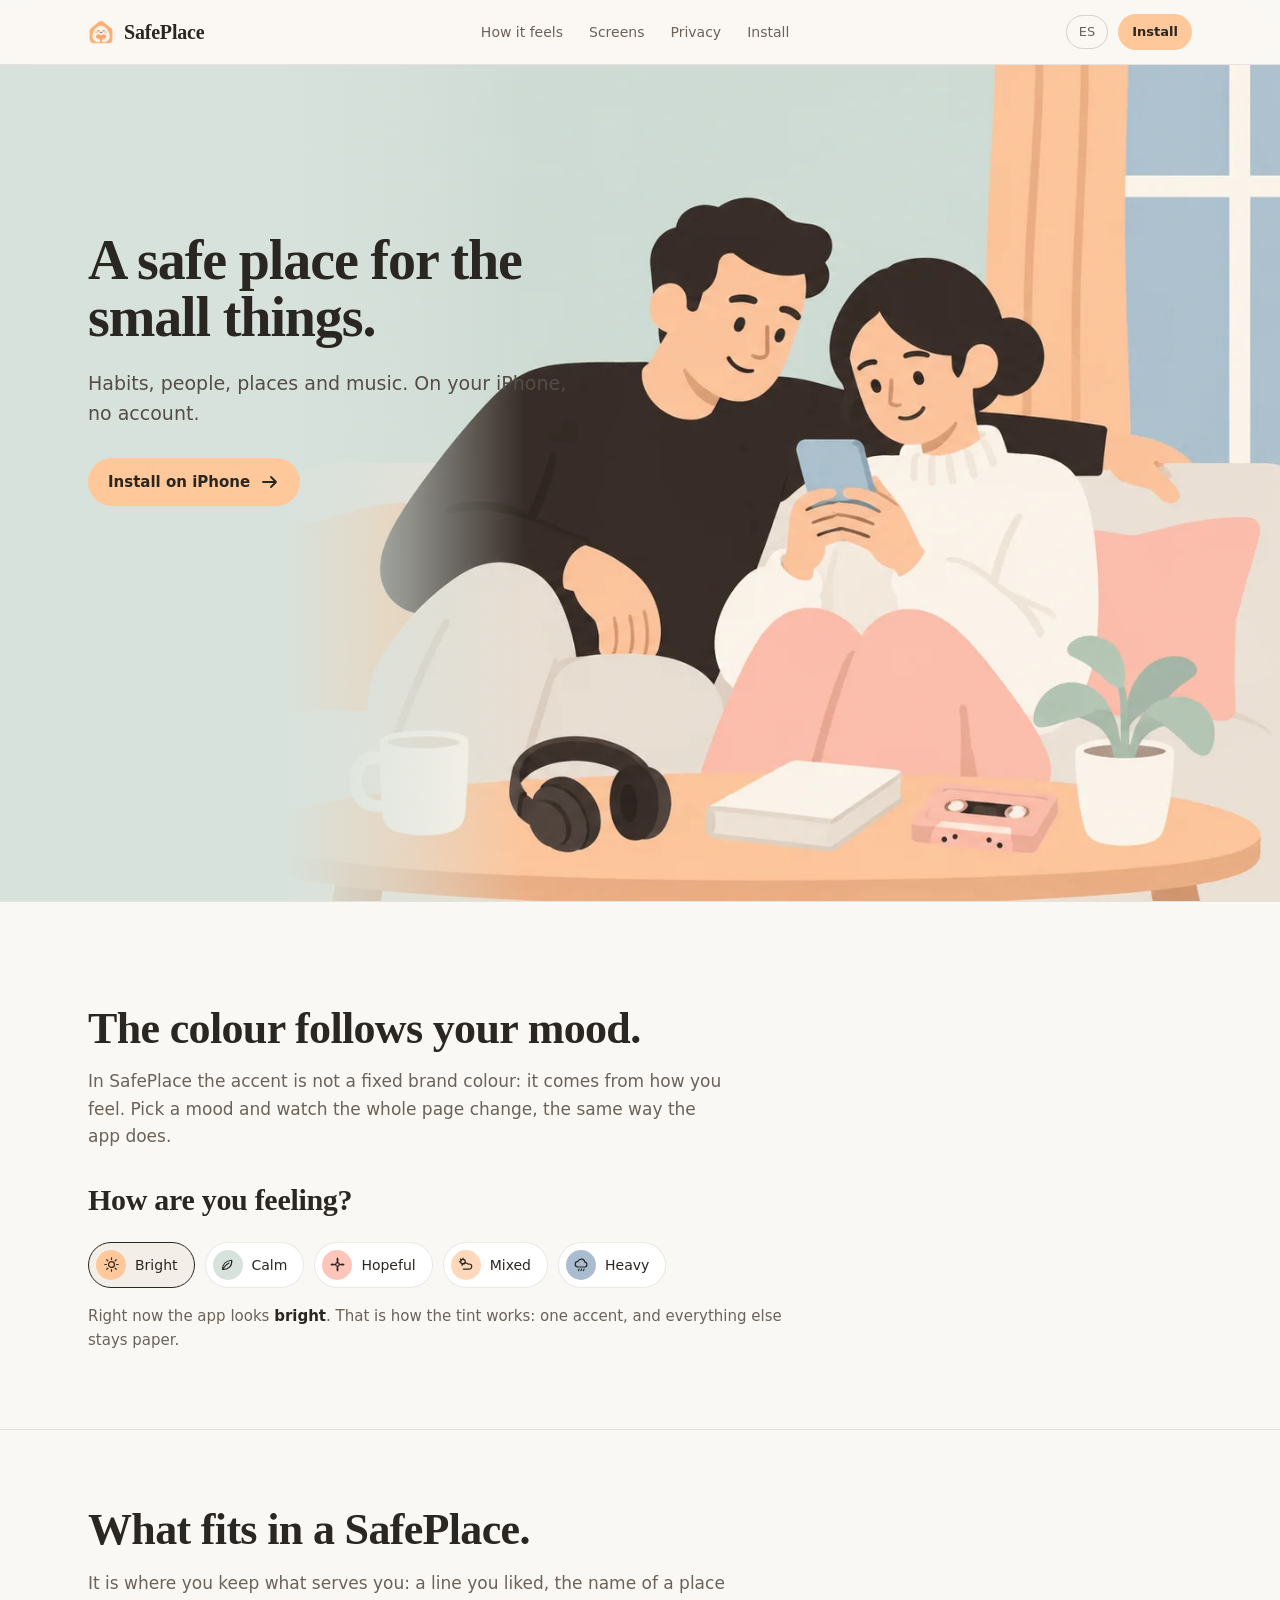
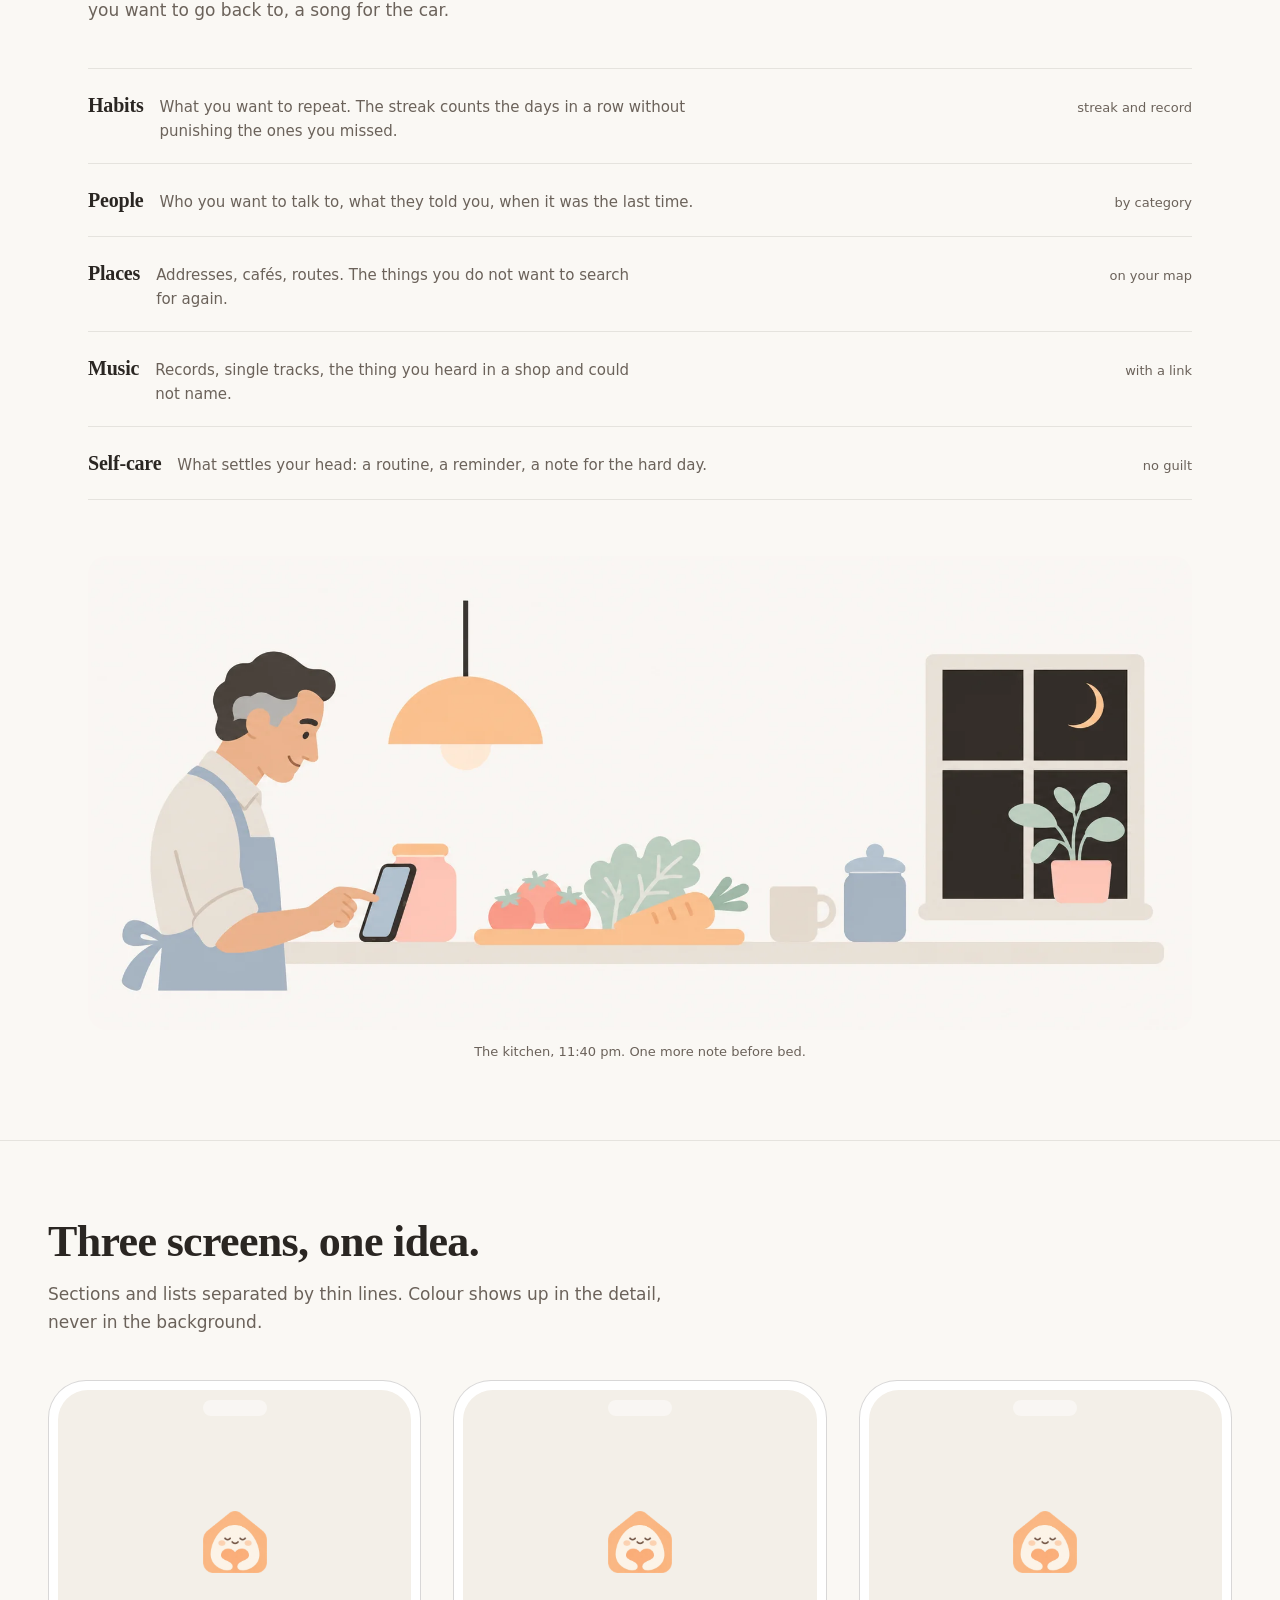
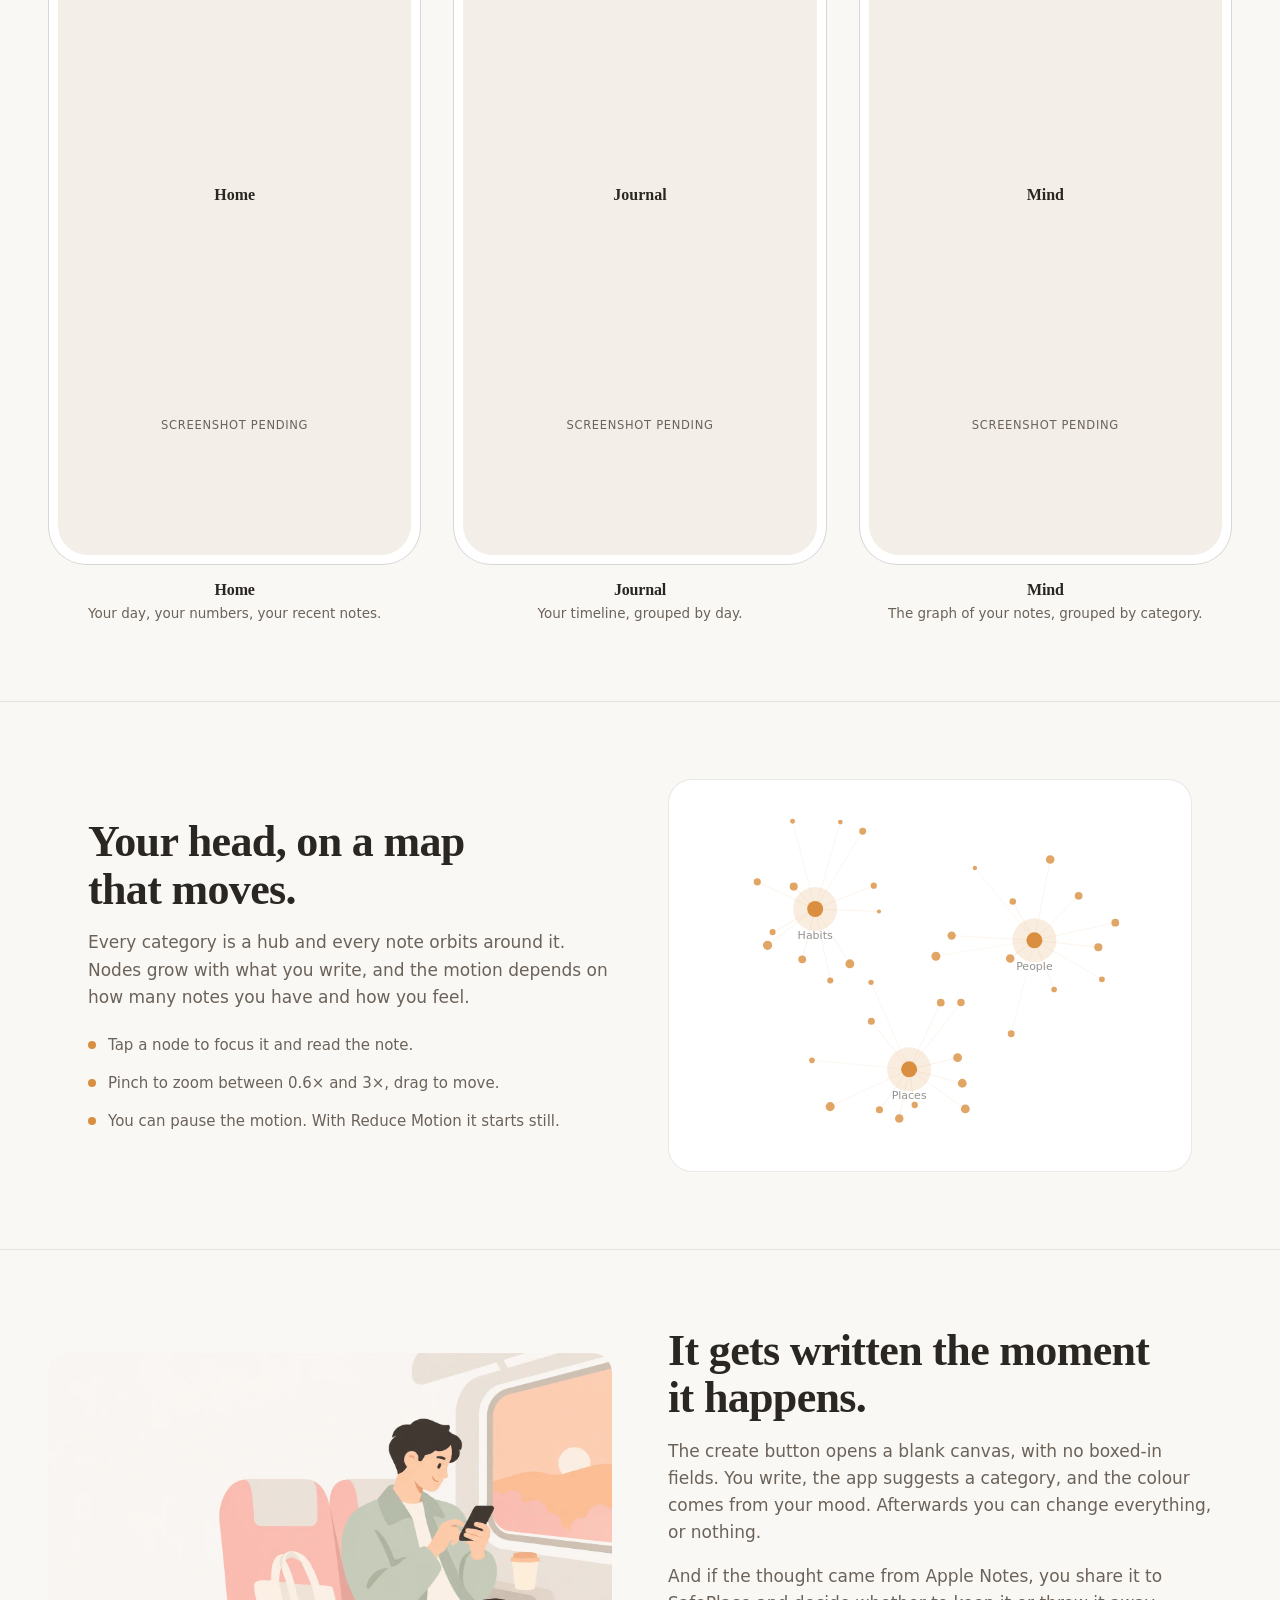
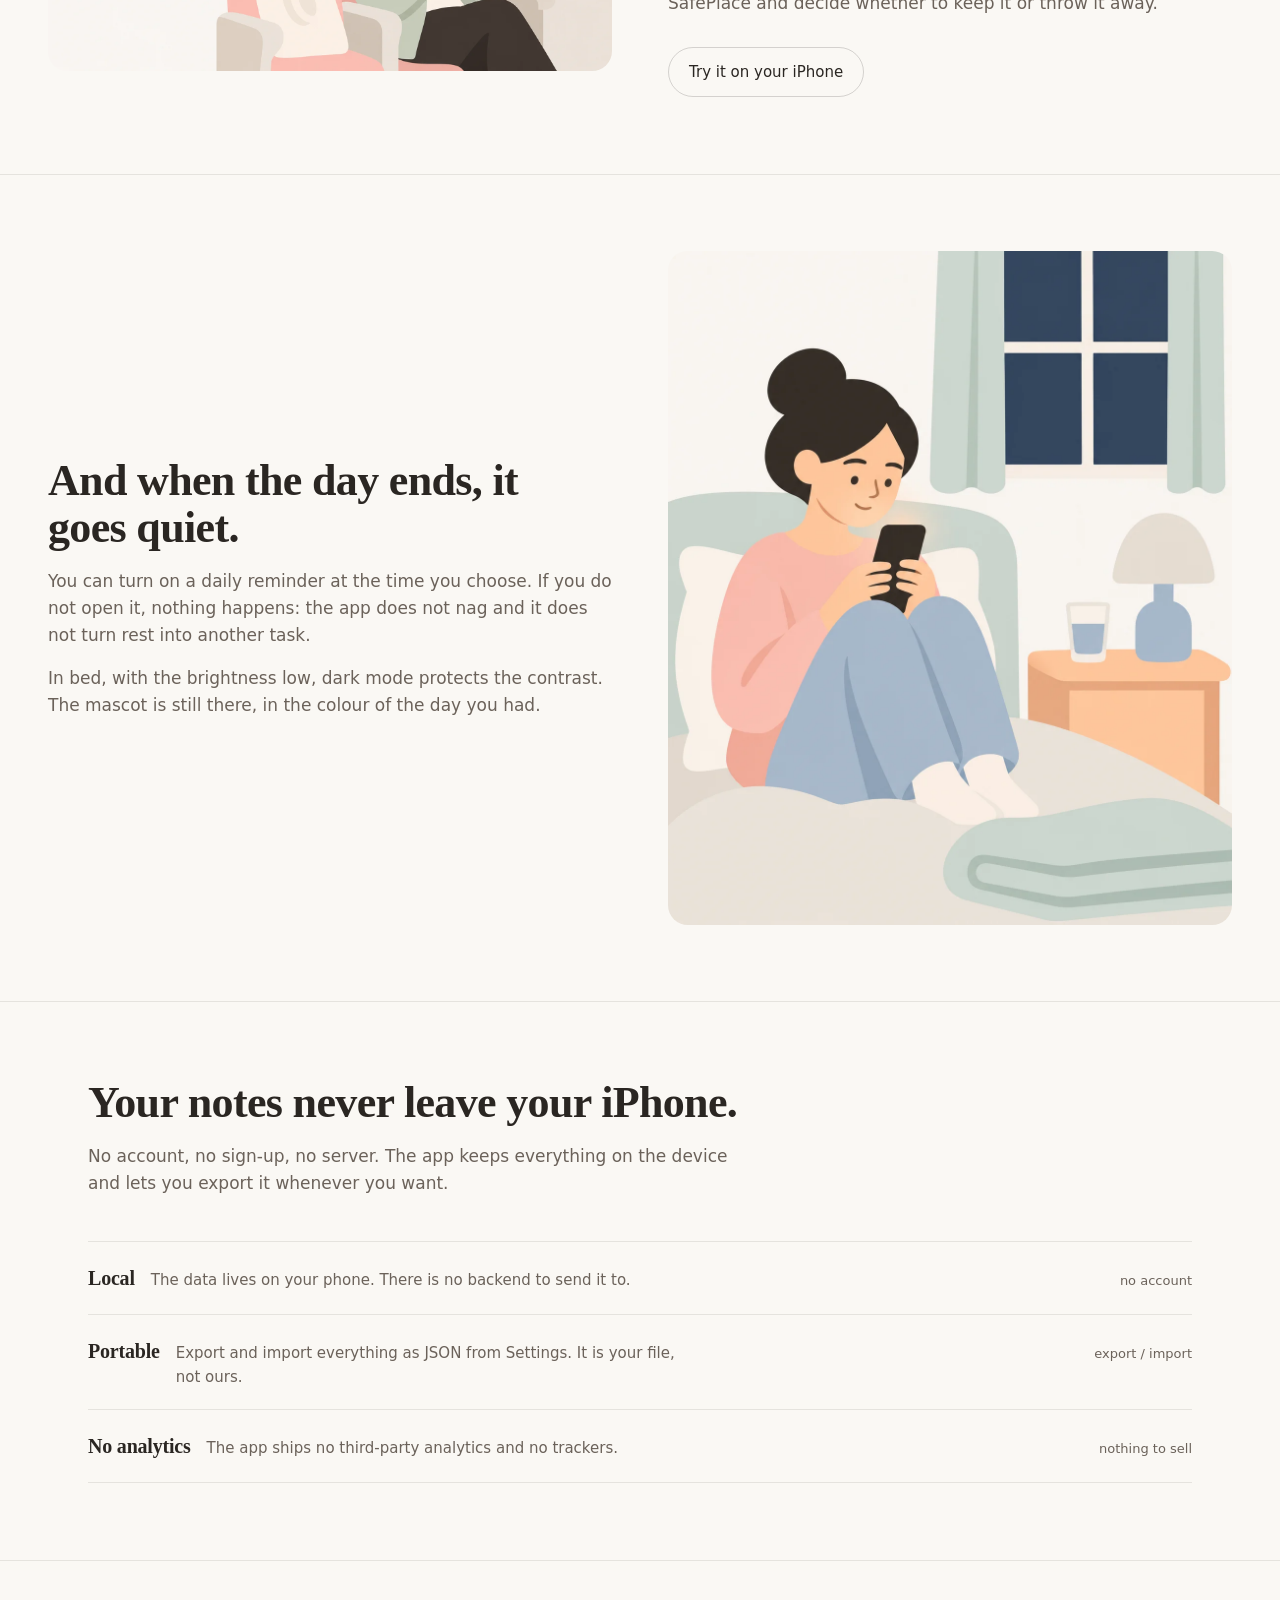
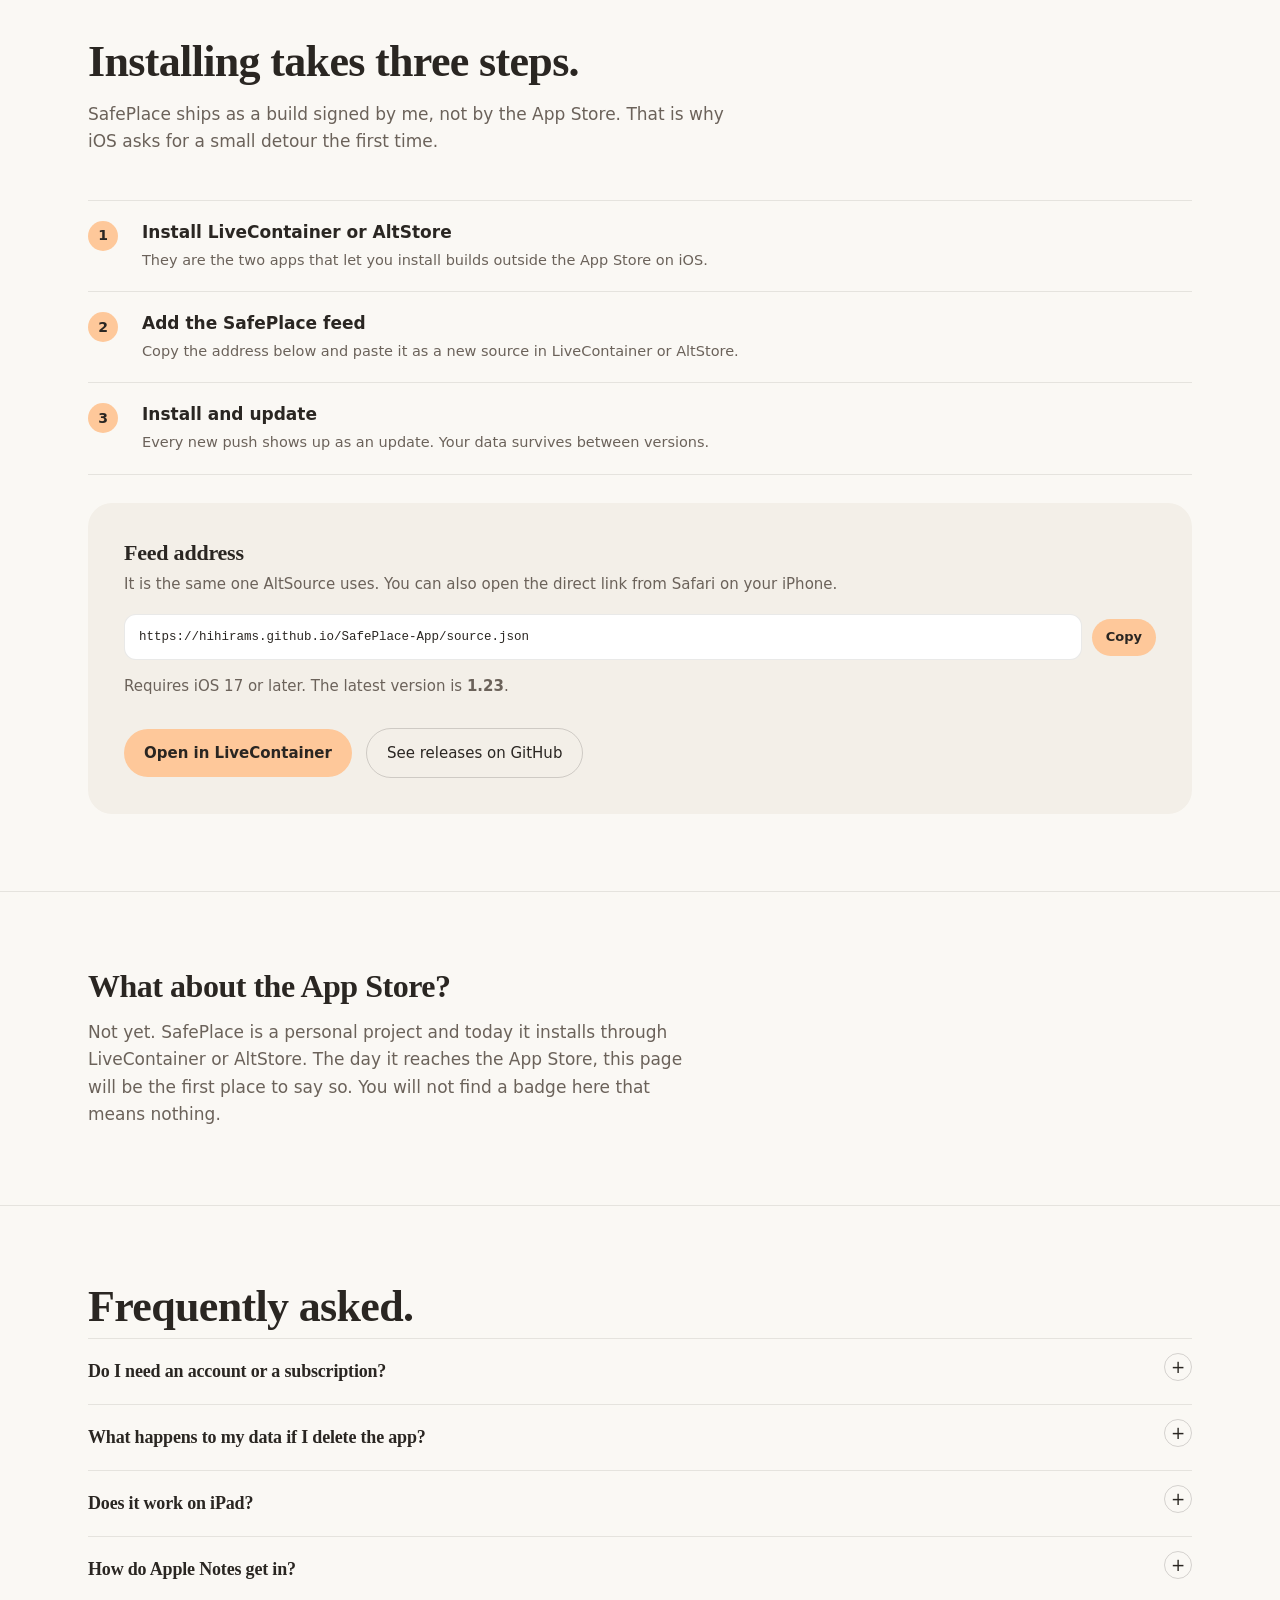
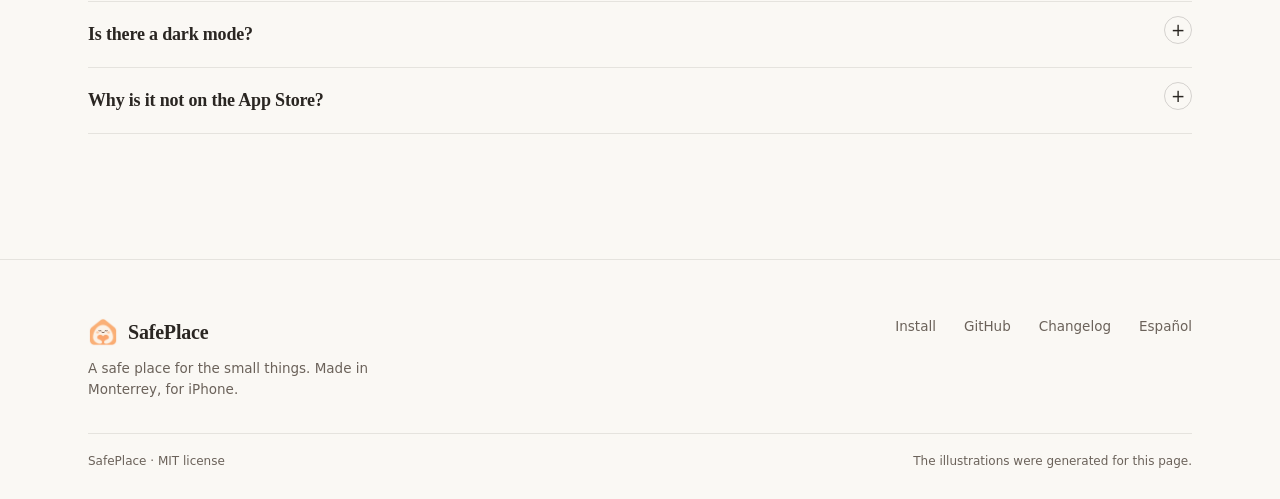
==== docs/en.html @ 257c3ad9 "feat(site): landing bilingüe de SafePlace en docs/ - Hereda el sistema de DESIGN.md: papel cálido, s" ====
<!doctype html>
<html lang="en">
<head>
<!-- impeccable-disable cream-palette: the #FAF8F4 paper is the canvas token from the app's DESIGN.md; the brief outranks the palette warning -->
<meta charset="utf-8">
<meta name="viewport" content="width=device-width, initial-scale=1">
<title>SafePlace — A safe place for the small things</title>
<meta name="description" content="Habits, people, places, music and everything that helps you feel better. An iPhone app that stays on your device and looks like a well-made notebook.">
<link rel="alternate" hreflang="es" href="index.html">
<link rel="alternate" hreflang="en" href="en.html">
<link rel="icon" href="icon.png">
<meta property="og:title" content="SafePlace">
<meta property="og:description" content="A safe place for the small things.">
<meta property="og:image" content="assets/og.png">
<meta property="og:type" content="website">
<link rel="stylesheet" href="landing.css">
</head>
<body>
<a class="skip" href="#content">Skip to content</a>

<header class="topbar">
  <div class="topbar-in">
    <a class="brand" href="en.html">
      <img src="icon.png" alt="" width="26" height="26">
      <span class="wordmark">SafePlace</span>
    </a>
    <nav class="nav" aria-label="Main">
      <a href="#feel">How it feels</a>
      <a href="#screens">Screens</a>
      <a href="#privacy">Privacy</a>
      <a href="#install">Install</a>
    </nav>
    <div class="top-actions">
      <a class="lang" href="index.html" hreflang="es" lang="es">ES</a>
      <a class="btn btn--sm" href="#install">Install</a>
    </div>
  </div>
</header>

<main id="content">

  <section class="hero">
    <div class="hero-bg">
      <img src="assets/hero-wide.webp" width="1672" height="941" alt="Two people on the living-room sofa, looking at a phone together.">
    </div>
    <div class="hero-scrim" aria-hidden="true"></div>
    <div class="hero-inner">
      <div class="hero-copy">
        <h1 class="rise">A safe place for the small things.</h1>
        <p class="hero-sub rise d1">Habits, people, places and music. On your iPhone, no account.</p>
        <div class="hero-cta rise d2">
          <a class="btn" href="#install">Install on iPhone
            <svg class="btn-arrow" viewBox="0 0 20 20" fill="none" aria-hidden="true"><path d="M3 10h13M11 5l5 5-5 5" stroke="currentColor" stroke-width="1.8" stroke-linecap="round" stroke-linejoin="round"/></svg>
          </a>
        </div>
      </div>
    </div>
  </section>

  <section class="rule" id="feel">
    <div class="wrap">
      <div class="mood reveal">
        <h2>The colour follows your mood.</h2>
        <p class="lede">In SafePlace the accent is not a fixed brand colour: it comes from how you feel. Pick a mood and watch the whole page change, the same way the app does.</p>
        <p class="mood-q" style="margin-top:26px">How are you feeling?</p>
        <div class="moods" role="group" aria-label="Mood">
          <button class="mood-btn" type="button" data-mood="bright" aria-pressed="true" data-deep="#E8A85F" data-wash="rgba(254,200,154,.22)" data-label="bright">
            <span class="mood-dot" style="background:#FEC89A"><svg aria-hidden="true" viewBox="0 0 24 24" fill="none" stroke="#2A2622" stroke-width="1.7" stroke-linecap="round"><circle cx="12" cy="12" r="4.2"/><path d="M12 2.6v2.2M12 19.2v2.2M2.6 12h2.2M19.2 12h2.2M5.3 5.3l1.6 1.6M17.1 17.1l1.6 1.6M18.7 5.3l-1.6 1.6M6.9 17.1l-1.6 1.6"/></svg></span>
            Bright
          </button>
          <button class="mood-btn" type="button" data-mood="calm" aria-pressed="false" data-deep="#7E9C93" data-wash="rgba(216,226,220,.30)" data-label="calm">
            <span class="mood-dot" style="background:#D8E2DC"><svg aria-hidden="true" viewBox="0 0 24 24" fill="none" stroke="#2A2622" stroke-width="1.7" stroke-linecap="round" stroke-linejoin="round"><path d="M5 19c0-7 4.5-12.5 13-13 .5 8.5-4.5 13-13 13Z"/><path d="M5 19c2.5-4 5.5-7 9-9"/></svg></span>
            Calm
          </button>
          <button class="mood-btn" type="button" data-mood="hopeful" aria-pressed="false" data-deep="#D9836F" data-wash="rgba(254,197,187,.26)" data-label="hopeful">
            <span class="mood-dot" style="background:#FEC5BB"><svg aria-hidden="true" viewBox="0 0 24 24" fill="none" stroke="#2A2622" stroke-width="1.7" stroke-linecap="round"><circle cx="12" cy="12" r="2.6"/><path d="M12 9.4C12 6.8 10.4 4.6 12 3.2c1.6 1.4 0 3.6 0 6.2M14.6 12c2.6 0 4.8-1.6 6.2 0-1.4 1.6-3.6 0-6.2 0M12 14.6c0 2.6 1.6 4.8 0 6.2-1.6-1.4 0-3.6 0-6.2M9.4 12c-2.6 0-4.8 1.6-6.2 0 1.4-1.6 3.6 0 6.2 0"/></svg></span>
            Hopeful
          </button>
          <button class="mood-btn" type="button" data-mood="mixed" aria-pressed="false" data-deep="#D99A5C" data-wash="rgba(255,215,186,.26)" data-label="mixed">
            <span class="mood-dot" style="background:#FFD7BA"><svg aria-hidden="true" viewBox="0 0 24 24" fill="none" stroke="#2A2622" stroke-width="1.7" stroke-linecap="round" stroke-linejoin="round"><circle cx="8.5" cy="8" r="3.2"/><path d="M8.5 2.8v1.4M3.3 8h1.4M4.8 4.3l1 1"/><path d="M9 18.5h8.2a3.6 3.6 0 0 0 0-7.2c-.5 0-1 .1-1.4.3A5 5 0 0 0 7 13.2"/></svg></span>
            Mixed
          </button>
          <button class="mood-btn" type="button" data-mood="heavy" aria-pressed="false" data-deep="#5F7C9B" data-wash="rgba(169,188,208,.28)" data-label="heavy">
            <span class="mood-dot" style="background:#A9BCD0"><svg aria-hidden="true" viewBox="0 0 24 24" fill="none" stroke="#2A2622" stroke-width="1.7" stroke-linecap="round" stroke-linejoin="round"><path d="M6.5 15.5a4 4 0 0 1 .6-7.95 5 5 0 0 1 9.6 1.2 3.4 3.4 0 0 1-.2 6.75Z"/><path d="M8.5 18.6l-.7 2M12 18.6l-.7 2M15.5 18.6l-.7 2"/></svg></span>
            Heavy
          </button>
        </div>
        <p class="mood-read" id="moodRead" aria-live="polite">Right now the app looks <strong>bright</strong>. That is how the tint works: one accent, and everything else stays paper.</p>
      </div>
    </div>
  </section>

  <section class="rule" id="keeps">
    <div class="wrap">
      <div class="section-head reveal">
        <h2>What fits in a SafePlace.</h2>
        <p class="lede">It is where you keep what serves you: a line you liked, the name of a place you want to go back to, a song for the car.</p>
      </div>
      <div class="cats">
        <div class="cat reveal">
          <span class="cat-name">Habits</span>
          <span class="cat-desc">What you want to repeat. The streak counts the days in a row without punishing the ones you missed.</span>
          <span class="cat-count">streak and record</span>
        </div>
        <div class="cat reveal">
          <span class="cat-name">People</span>
          <span class="cat-desc">Who you want to talk to, what they told you, when it was the last time.</span>
          <span class="cat-count">by category</span>
        </div>
        <div class="cat reveal">
          <span class="cat-name">Places</span>
          <span class="cat-desc">Addresses, cafés, routes. The things you do not want to search for again.</span>
          <span class="cat-count">on your map</span>
        </div>
        <div class="cat reveal">
          <span class="cat-name">Music</span>
          <span class="cat-desc">Records, single tracks, the thing you heard in a shop and could not name.</span>
          <span class="cat-count">with a link</span>
        </div>
        <div class="cat reveal">
          <span class="cat-name">Self-care</span>
          <span class="cat-desc">What settles your head: a routine, a reminder, a note for the hard day.</span>
          <span class="cat-count">no guilt</span>
        </div>
      </div>
      <figure class="band reveal">
        <img src="assets/band-kitchen.webp" alt="An older man in the kitchen at night, saving a note on his phone." width="1914" height="822">
        <figcaption>The kitchen, 11:40 pm. One more note before bed.</figcaption>
      </figure>
    </div>
  </section>

  <section class="rule" id="screens">
    <div class="wrap wrap--wide">
      <div class="section-head reveal">
        <h2>Three screens, one idea.</h2>
        <p class="lede">Sections and lists separated by thin lines. Colour shows up in the detail, never in the background.</p>
      </div>
      <div class="screens">
        <figure class="device reveal">
          <div class="device-frame">
            <div class="device-screen">
              <div class="device-notch"></div>
              <!-- REPLACE: <img src="assets/shot-home.png" alt="SafePlace home screen"> -->
              <div class="shot-slot" data-shot="home">
                <img class="slot-mascot" src="assets/logo.webp" alt="" width="384" height="373">
                <b>Home</b>
                <span>screenshot pending</span>
              </div>
            </div>
          </div>
          <figcaption class="device-cap"><b>Home</b>Your day, your numbers, your recent notes.</figcaption>
      </figure>

        <figure class="device reveal">
          <div class="device-frame">
            <div class="device-screen">
              <div class="device-notch"></div>
              <!-- REPLACE: <img src="assets/shot-journal.png" alt="SafePlace journal screen"> -->
              <div class="shot-slot" data-shot="journal">
                <img class="slot-mascot" src="assets/logo.webp" alt="" width="384" height="373">
                <b>Journal</b>
                <span>screenshot pending</span>
              </div>
            </div>
          </div>
          <figcaption class="device-cap"><b>Journal</b>Your timeline, grouped by day.</figcaption>
      </figure>

        <figure class="device reveal">
          <div class="device-frame">
            <div class="device-screen">
              <div class="device-notch"></div>
              <!-- REPLACE: <img src="assets/shot-mind.png" alt="SafePlace Mind graph screen"> -->
              <div class="shot-slot" data-shot="mind">
                <img class="slot-mascot" src="assets/logo.webp" alt="" width="384" height="373">
                <b>Mind</b>
                <span>screenshot pending</span>
              </div>
            </div>
          </div>
          <figcaption class="device-cap"><b>Mind</b>The graph of your notes, grouped by category.</figcaption>
      </figure>
      </div>
    </div>
  </section>

  <section class="rule" id="mind">
    <div class="wrap mind">
      <div class="reveal">
        <h2>Your head, on a map that moves.</h2>
        <p class="lede">Every category is a hub and every note orbits around it. Nodes grow with what you write, and the motion depends on how many notes you have and how you feel.</p>
        <ul class="mind-facts">
          <li>Tap a node to focus it and read the note.</li>
          <li>Pinch to zoom between 0.6× and 3×, drag to move.</li>
          <li>You can pause the motion. With Reduce Motion it starts still.</li>
        </ul>
      </div>
      <div class="mind-canvas-wrap reveal">
        <canvas id="mind-canvas" role="img" aria-label="Example graph: three hubs with notes orbiting around them."></canvas>
      </div>
    </div>
  </section>

  <section class="rule" id="moments">
    <div class="wrap wrap--wide scene">
      <div class="scene-art reveal">
        <img src="assets/scene-1.webp" alt="A man on a train saving a note on his phone." width="1672" height="941">
      </div>
      <div class="reveal">
        <h2>It gets written the moment it happens.</h2>
        <p class="lede">The create button opens a blank canvas, with no boxed-in fields. You write, the app suggests a category, and the colour comes from your mood. Afterwards you can change everything, or nothing.</p>
        <p class="lede">And if the thought came from Apple Notes, you share it to SafePlace and decide whether to keep it or throw it away.</p>
        <div class="hero-cta">
          <a class="btn btn--ghost" href="#install">Try it on your iPhone</a>
        </div>
      </div>
    </div>
  </section>

  <section class="rule" id="night">
    <div class="wrap wrap--wide scene scene--flip">
      <div class="scene-art reveal">
        <img src="assets/scene-3.webp" alt="A person in bed at night, holding their phone." width="1148" height="1370">
      </div>
      <div class="reveal">
        <h2>And when the day ends, it goes quiet.</h2>
        <p class="lede">You can turn on a daily reminder at the time you choose. If you do not open it, nothing happens: the app does not nag and it does not turn rest into another task.</p>
        <p class="lede">In bed, with the brightness low, dark mode protects the contrast. The mascot is still there, in the colour of the day you had.</p>
      </div>
    </div>
  </section>

  <section class="rule" id="privacy">
    <div class="wrap">
      <div class="section-head reveal">
        <h2>Your notes never leave your iPhone.</h2>
        <p class="lede">No account, no sign-up, no server. The app keeps everything on the device and lets you export it whenever you want.</p>
      </div>
      <div class="cats">
        <div class="cat reveal"><span class="cat-name">Local</span><span class="cat-desc">The data lives on your phone. There is no backend to send it to.</span><span class="cat-count">no account</span></div>
        <div class="cat reveal"><span class="cat-name">Portable</span><span class="cat-desc">Export and import everything as JSON from Settings. It is your file, not ours.</span><span class="cat-count">export / import</span></div>
        <div class="cat reveal"><span class="cat-name">No analytics</span><span class="cat-desc">The app ships no third-party analytics and no trackers.</span><span class="cat-count">nothing to sell</span></div>
      </div>
    </div>
  </section>

  <section class="rule" id="install">
    <div class="wrap">
      <div class="section-head reveal">
        <h2>Installing takes three steps.</h2>
        <p class="lede">SafePlace ships as a build signed by me, not by the App Store. That is why iOS asks for a small detour the first time.</p>
      </div>
      <ol class="steps reveal">
        <li><div><b>Install LiveContainer or AltStore</b><span>They are the two apps that let you install builds outside the App Store on iOS.</span></div></li>
        <li><div><b>Add the SafePlace feed</b><span>Copy the address below and paste it as a new source in LiveContainer or AltStore.</span></div></li>
        <li><div><b>Install and update</b><span>Every new push shows up as an update. Your data survives between versions.</span></div></li>
      </ol>

      <div class="install reveal">
        <h3>Feed address</h3>
        <p>It is the same one AltSource uses. You can also open the direct link from Safari on your iPhone.</p>
        <div class="feed">
          <code id="feedUrl">https://hihirams.github.io/SafePlace-App/source.json</code>
          <button class="btn btn--sm" type="button" id="copyBtn">Copy</button>
        </div>
        <p class="install-note">Requires iOS 17 or later. The latest version is <strong id="versionLabel">1.49</strong>.</p>
        <div class="hero-cta">
          <a class="btn" href="livecontainer://sources?url=https://hihirams.github.io/SafePlace-App/source.json">Open in LiveContainer</a>
          <a class="btn btn--ghost" href="https://github.com/Hihirams/SafePlace-App/releases/latest">See releases on GitHub</a>
        </div>
      </div>
    </div>
  </section>

  <section class="rule" id="appstore">
    <div class="wrap">
      <div class="reveal" style="max-width:64ch">
        <h2 style="font-size:clamp(24px,3vw,32px)">What about the App Store?</h2>
        <p class="lede">Not yet. SafePlace is a personal project and today it installs through LiveContainer or AltStore. The day it reaches the App Store, this page will be the first place to say so. You will not find a badge here that means nothing.</p>
      </div>
    </div>
  </section>

  <section class="rule" id="faq">
    <div class="wrap">
      <h2 class="reveal" style="margin-bottom:8px">Frequently asked.</h2>
      <div class="faq">
        <details>
          <summary>Do I need an account or a subscription?</summary>
          <p>No. There is no account, no cloud and no in-app purchases. You install it and use it.</p>
        </details>
        <details>
          <summary>What happens to my data if I delete the app?</summary>
          <p>It goes with the app. That is why Settings includes exporting to JSON: do that before deleting it if you want to keep your history.</p>
        </details>
        <details>
          <summary>Does it work on iPad?</summary>
          <p>Yes. The app adapts the reading width and uses three or four column grids on larger screens.</p>
        </details>
        <details>
          <summary>How do Apple Notes get in?</summary>
          <p>You open the note, tap Share, choose SafePlace, and the note shows up in the Notes tab so you can decide whether to keep it. iOS does not allow reading Notes directly, so the share sheet is the way in.</p>
        </details>
        <details>
          <summary>Is there a dark mode?</summary>
          <p>Light, dark and automatic. In dark mode the paper turns black and the accent stays, because the colour keeps doing the same job.</p>
        </details>
        <details>
          <summary>Why is it not on the App Store?</summary>
          <p>Because it is a personal project published build by build. Shipping through LiveContainer lets it update without waiting on a review.</p>
        </details>
      </div>
    </div>
  </section>
</main>

<footer>
  <div class="wrap">
    <div class="foot">
      <div>
        <div class="foot-brand">
          <img src="icon.png" alt="" width="30" height="30">
          <span class="wordmark">SafePlace</span>
        </div>
        <p>A safe place for the small things. Made in Monterrey, for iPhone.</p>
      </div>
      <nav class="foot-links" aria-label="Footer">
        <a href="#install">Install</a>
        <a href="https://github.com/Hihirams/SafePlace-App">GitHub</a>
        <a href="https://github.com/Hihirams/SafePlace-App/blob/main/CHANGELOG.md">Changelog</a>
        <a href="index.html" hreflang="es" lang="es">Español</a>
      </nav>
    </div>
    <div class="legal">
      <span>SafePlace · MIT license</span>
      <span>The illustrations were generated for this page.</span>
    </div>
  </div>
</footer>

<script>
(function () {
  "use strict";
  var root = document.documentElement;

  /* mood: el acento tiñe toda la página */
  var buttons = Array.prototype.slice.call(document.querySelectorAll(".mood-btn"));
  var read = document.getElementById("moodRead");

  function setMood(btn) {
    buttons.forEach(function (b) { b.setAttribute("aria-pressed", String(b === btn)); });
    root.style.setProperty("--accent", getComputedStyle(btn.querySelector(".mood-dot")).backgroundColor);
    root.style.setProperty("--accent-deep", btn.getAttribute("data-deep"));
    root.style.setProperty("--accent-wash", btn.getAttribute("data-wash"));
    if (read) {
      read.innerHTML = "Right now the app looks <strong>" + btn.getAttribute("data-label") + "</strong>. That is how the tint works: one accent, and everything else stays paper.";
    }
  }

  buttons.forEach(function (b) {
    b.addEventListener("click", function () { setMood(b); });
  });

  /* copiar el feed */
  var copyBtn = document.getElementById("copyBtn");
  if (copyBtn) {
    copyBtn.addEventListener("click", function () {
      var text = document.getElementById("feedUrl").textContent.trim();
      var done = function () {
        copyBtn.textContent = "Copied";
        setTimeout(function () { copyBtn.textContent = "Copy"; }, 1800);
      };
      if (navigator.clipboard && navigator.clipboard.writeText) {
        navigator.clipboard.writeText(text).then(done, done);
      } else { done(); }
    });
  }

  /* versión desde el feed AltSource */
  var versionLabel = document.getElementById("versionLabel");
  if (versionLabel && location.protocol !== "file:") {
    fetch("source.json", { cache: "no-store" })
      .then(function (r) { return r.ok ? r.json() : null; })
      .then(function (data) {
        var v = data && data.apps && data.apps[0] && data.apps[0].versions && data.apps[0].versions[0];
        if (v && v.version) versionLabel.textContent = v.version;
      })
      .catch(function () {});
  }

  /* revelados */
  var els = document.querySelectorAll(".reveal");
  if ("IntersectionObserver" in window) {
    var io = new IntersectionObserver(function (entries) {
      entries.forEach(function (en) {
        if (en.isIntersecting) { en.target.classList.add("in"); io.unobserve(en.target); }
      });
    }, { rootMargin: "0px 0px -6% 0px", threshold: .08 });
    els.forEach(function (el) { io.observe(el); });
  } else {
    els.forEach(function (el) { el.classList.add("in"); });
  }

  /* grafo Mente: órbitas lentas y repulsión al cursor */
  var canvas = document.getElementById("mind-canvas");
  var reduce = window.matchMedia("(prefers-reduced-motion: reduce)").matches;
  if (canvas && canvas.getContext) {
    var ctx = canvas.getContext("2d");
    var w = 0, h = 0, hubs = [], nodes = [];
    var pointer = { x: -9999, y: -9999, active: false };
    var REPEL = 150;

    function accent() {
      return getComputedStyle(root).getPropertyValue("--accent-deep").trim() || "#D98F3F";
    }

    function build() {
      var rect = canvas.getBoundingClientRect();
      var dpr = Math.min(window.devicePixelRatio || 1, 2);
      w = rect.width; h = rect.height;
      canvas.width = w * dpr; canvas.height = h * dpr;
      ctx.setTransform(dpr, 0, 0, dpr, 0, 0);

      hubs = [
        { x: w * .28, y: h * .33, cat: "Habits" },
        { x: w * .70, y: h * .41, cat: "People" },
        { x: w * .46, y: h * .74, cat: "Places" }
      ];

      nodes = [];
      for (var i = 0; i < 36; i++) {
        var hub = hubs[i % hubs.length];
        nodes.push({
          hub: hub,
          a: (Math.floor(i / 3) / 12) * Math.PI * 2 + Math.random() * 0.5,
          d: 30 + Math.random() * 70,
          sp: (0.00008 + Math.random() * 0.00016) * (Math.random() < .5 ? -1 : 1),
          r: 2 + Math.random() * 2.6,
          ox: 0, oy: 0, vx: 0, vy: 0
        });
      }
    }

    function step() {
      var c = accent();
      ctx.clearRect(0, 0, w, h);

      var i, n, hx, hy, dx, dy, dist, force;

      for (i = 0; i < nodes.length; i++) {
        n = nodes[i];
        if (!reduce) n.a += n.sp * 16;
        hx = n.hub.x + Math.cos(n.a) * n.d;
        hy = n.hub.y + Math.sin(n.a) * n.d;

        if (!reduce && pointer.active) {
          dx = hx + n.ox - pointer.x;
          dy = hy + n.oy - pointer.y;
          dist = Math.sqrt(dx * dx + dy * dy) || 1;
          if (dist < REPEL) {
            force = Math.pow(1 - dist / REPEL, 2) * 3.2;
            n.vx += (dx / dist) * force;
            n.vy += (dy / dist) * force;
          }
        }

        n.vx += -n.ox * 0.035;
        n.vy += -n.oy * 0.035;
        n.vx *= 0.90;
        n.vy *= 0.90;
        n.ox += n.vx;
        n.oy += n.vy;

        var px = hx + n.ox;
        var py = hy + n.oy;

        dx = px - n.hub.x;
        dy = py - n.hub.y;
        dist = Math.sqrt(dx * dx + dy * dy);

        ctx.beginPath();
        ctx.moveTo(n.hub.x, n.hub.y);
        ctx.lineTo(px, py);
        ctx.strokeStyle = c;
        ctx.globalAlpha = Math.max(0.03, 0.16 - dist / 1100);
        ctx.lineWidth = 1;
        ctx.stroke();

        ctx.globalAlpha = 0.8;
        ctx.fillStyle = c;
        ctx.beginPath();
        ctx.arc(px, py, n.r, 0, 6.283);
        ctx.fill();
      }

      for (i = 0; i < hubs.length; i++) {
        var hb = hubs[i];
        ctx.globalAlpha = 0.16;
        ctx.fillStyle = c;
        ctx.beginPath();
        ctx.arc(hb.x, hb.y, 22, 0, 6.283);
        ctx.fill();

        ctx.globalAlpha = 1;
        ctx.beginPath();
        ctx.arc(hb.x, hb.y, 8, 0, 6.283);
        ctx.fill();

        ctx.globalAlpha = 0.5;
        ctx.fillStyle = "#2A2622";
        ctx.font = "500 11px -apple-system, Segoe UI, system-ui, sans-serif";
        ctx.textAlign = "center";
        ctx.fillText(hb.cat, hb.x, hb.y + 30);
      }
      ctx.globalAlpha = 1;
    }

    function loop() {
      step();
      if (!reduce) requestAnimationFrame(loop);
    }

    canvas.addEventListener("pointermove", function (e) {
      var rect = canvas.getBoundingClientRect();
      pointer.x = e.clientX - rect.left;
      pointer.y = e.clientY - rect.top;
      pointer.active = true;
    });
    canvas.addEventListener("pointerleave", function () { pointer.active = false; });

    window.addEventListener("resize", function () { build(); step(); });
    build();
    requestAnimationFrame(loop);
    if (window.ResizeObserver) {
      new ResizeObserver(function () { build(); step(); }).observe(canvas);
    }
  }
})();
</script>
</body>
</html>
---- docs/landing.css ----
/* SafePlace landing — hereda el sistema de la app (warm editorial paper).
   Tokens espejo de SafePlace/DESIGN.md. Sin degradados fuertes, sin sombras decorativas. */

:root{
  --paper:#FAF8F4;
  --surface:#FFFFFF;
  --soft:#F3EFE8;
  --strong:#ECE7DF;
  --ink:#2A2622;
  --ink-2:#6B625A;
  --hair:rgba(42,38,34,.10);
  --hair-strong:rgba(42,38,34,.18);

  --accent:#FEC89A;
  --accent-deep:#D98F3F;
  --accent-wash:rgba(254,200,154,.22);

  --bright:#FEC89A;   --bright-deep:#E8A85F;
  --calm:#D8E2DC;     --calm-deep:#7E9C93;
  --hopeful:#FEC5BB;  --hopeful-deep:#D9836F;
  --mixed:#FFD7BA;    --mixed-deep:#D99A5C;
  --heavy:#A9BCD0;    --heavy-deep:#5F7C9B;

  --serif:ui-serif,"New York","Iowan Old Style",Georgia,"Times New Roman",serif;
  --sans:-apple-system,BlinkMacSystemFont,"Segoe UI",system-ui,Roboto,sans-serif;

  --pad:clamp(20px,5vw,48px);
  --max:1200px;
  --max-wide:1320px;
  --ease:cubic-bezier(.22,1,.36,1);
}

*,*::before,*::after{box-sizing:border-box}
html{scroll-behavior:smooth;-webkit-text-size-adjust:100%}
body{
  margin:0;background:var(--paper);color:var(--ink);
  font-family:var(--sans);font-size:17px;line-height:1.6;
  -webkit-font-smoothing:antialiased;text-wrap:pretty;overflow-x:hidden;
  transition:background .5s var(--ease);
}
h1,h2,h3,h4,p,ul,ol,figure,blockquote{margin:0}
img,svg{display:block;max-width:100%}
a{color:inherit}
button{font:inherit;color:inherit}
::selection{background:var(--accent);color:var(--ink)}
:focus-visible{outline:2px solid var(--ink);outline-offset:3px;border-radius:4px}

.wrap{width:min(var(--max),100%);margin-inline:auto;padding-inline:var(--pad)}
.wrap--wide{width:min(var(--max-wide),100%)}
.sr{position:absolute;width:1px;height:1px;overflow:hidden;clip:rect(0 0 0 0);white-space:nowrap}
.skip{position:fixed;left:16px;top:-80px;z-index:80;background:var(--ink);color:var(--paper);padding:12px 20px;border-radius:999px;font-size:14px;text-decoration:none;transition:top .2s}
.skip:focus{top:16px}

/* ---------- topbar ---------- */
.topbar{
  position:sticky;top:0;z-index:50;
  background:color-mix(in srgb,var(--paper) 82%,transparent);
  -webkit-backdrop-filter:saturate(1.4) blur(18px);
  backdrop-filter:saturate(1.4) blur(18px);
  border-bottom:1px solid var(--hair);
}
.topbar-in{display:flex;align-items:center;gap:18px;height:64px;width:min(var(--max),100%);margin-inline:auto;padding-inline:var(--pad)}
.brand{display:flex;align-items:center;gap:10px;text-decoration:none;flex:none}
.brand img{width:26px;height:26px;border-radius:7px}
.wordmark{font-family:var(--serif);font-size:20px;font-weight:600;letter-spacing:-.01em}
.nav{display:flex;gap:26px;margin-left:auto;font-size:14px;color:var(--ink-2)}
.nav a{text-decoration:none;transition:color .2s}
.nav a:hover{color:var(--ink)}
.top-actions{display:flex;align-items:center;gap:10px;margin-left:auto}
.lang{display:flex;align-items:center;gap:6px;font-size:13px;color:var(--ink-2);text-decoration:none;border:1px solid var(--hair-strong);border-radius:999px;padding:6px 12px;transition:border-color .2s,color .2s}
.lang:hover{border-color:var(--ink);color:var(--ink)}

/* ---------- buttons ---------- */
.btn{display:inline-flex;align-items:center;gap:10px;min-height:44px;padding:12px 20px;border:0;border-radius:999px;background:var(--accent);color:var(--ink);font-size:15px;font-weight:600;text-decoration:none;cursor:pointer;transition:background .2s,transform .2s var(--ease)}
.btn:hover{background:var(--accent-deep);transform:translateY(-1px)}
.btn--ghost{background:transparent;border:1px solid var(--hair-strong);font-weight:500}
.btn--ghost:hover{background:var(--soft);border-color:var(--ink);transform:none}
.btn--sm{min-height:36px;padding:8px 14px;font-size:13px}
.btn-arrow{width:20px;height:20px;flex:none}

/* ---------- hero ---------- */
.hero{position:relative;display:grid;align-items:start;min-height:min(860px,calc(100svh - 64px));background:var(--calm);overflow:hidden}
.hero-bg{position:absolute;inset:0;z-index:0}
.hero-bg img{width:100%;height:100%;object-fit:cover;object-position:right center}
.hero-scrim{position:absolute;inset:0;z-index:1;pointer-events:none;background:linear-gradient(90deg,var(--calm) 0 22%,rgba(216,226,220,.55) 32%,rgba(216,226,220,0) 41%)}
.hero-inner{position:relative;z-index:2;width:min(var(--max),100%);margin-inline:auto;padding:clamp(56px,10vh,112px) var(--pad) clamp(40px,6vw,72px)}
.hero-copy{max-width:480px}
.hero h1{font-size:clamp(34px,4.5vw,56px)}
h1{font-family:var(--serif);font-weight:600;font-size:clamp(38px,5.6vw,66px);line-height:1.03;letter-spacing:-.02em}
.hero-sub{margin-top:22px;max-width:40ch;font-size:clamp(16px,1.6vw,19px);color:#544D47;line-height:1.55}
.hero-cta{display:flex;align-items:center;gap:14px;flex-wrap:wrap;margin-top:30px}
@keyframes float{from{transform:translateY(3px)}to{transform:translateY(-9px)}}
@keyframes breathe{from{transform:scale(.985)}to{transform:scale(1.015)}}

/* ---------- sections ---------- */
section{padding-block:clamp(44px,6vw,80px)}
.rule{border-top:1px solid var(--hair)}
.eyebrow{font-size:12px;font-weight:600;letter-spacing:.14em;text-transform:uppercase;color:var(--ink-2);margin-bottom:16px}
h2{font-family:var(--serif);font-weight:600;font-size:clamp(28px,3.8vw,44px);line-height:1.08;letter-spacing:-.015em}
h3{font-family:var(--serif);font-weight:600;font-size:22px;line-height:1.25;letter-spacing:-.01em}
.lede{margin-top:16px;max-width:60ch;font-size:17px;color:var(--ink-2)}
.section-head{margin-bottom:clamp(28px,4vw,44px)}

/* ---------- mood ---------- */
.mood{margin-top:26px;max-width:720px}
.mood-q{font-family:var(--serif);font-size:clamp(22px,2.6vw,30px);font-weight:600;letter-spacing:-.01em}
.moods{display:flex;flex-wrap:wrap;gap:10px;margin-top:18px}
.mood-btn{display:inline-flex;align-items:center;gap:9px;min-height:44px;padding:7px 16px 7px 7px;border:1px solid var(--hair);border-radius:999px;background:var(--surface);font-size:14px;font-weight:500;cursor:pointer;transition:border-color .2s,background .2s}
.mood-btn:hover{border-color:var(--hair-strong)}
.mood-btn[aria-pressed="true"]{border-color:var(--ink);background:var(--soft)}
.mood-dot{width:30px;height:30px;border-radius:50%;display:grid;place-items:center;flex:none}
.mood-dot svg{width:17px;height:17px}
.mood-read{margin-top:16px;font-size:15px;color:var(--ink-2);min-height:24px}
.mood-read strong{color:var(--ink);font-weight:600}

/* ---------- categories ---------- */
.cats{margin-top:8px;border-top:1px solid var(--hair)}
.cat{display:grid;grid-template-columns:auto 1fr auto;gap:16px;align-items:baseline;padding:20px 0;border-bottom:1px solid var(--hair)}
.cat-name{font-family:var(--serif);font-size:20px;font-weight:600;letter-spacing:-.01em}
.cat-desc{font-size:15px;color:var(--ink-2);max-width:56ch}
.cat-count{font-size:13px;color:var(--ink-2);font-variant-numeric:tabular-nums;text-align:right;white-space:nowrap}

/* ---------- screens ---------- */
.screens{display:grid;grid-template-columns:repeat(3,1fr);gap:clamp(16px,3vw,32px);align-items:start;margin-top:8px}
.device{background:none;border:0;padding:0}
.device-frame{position:relative;border-radius:38px;background:var(--surface);border:1px solid var(--hair-strong);padding:9px;box-shadow:none}
.device-screen{position:relative;aspect-ratio:9/19.5;border-radius:30px;overflow:hidden;background:var(--soft);display:grid;place-items:center}
.device-notch{position:absolute;left:50%;top:10px;transform:translateX(-50%);width:64px;height:16px;border-radius:999px;background:var(--paper);opacity:.9;z-index:2}
.shot-slot{position:absolute;inset:0;display:grid;place-items:center;gap:6px;text-align:center;padding:20px;color:var(--ink-2)}
.shot-slot .slot-mascot{width:64px;height:auto;opacity:.9}
.shot-slot b{display:block;font-family:var(--serif);font-size:16px;font-weight:600;color:var(--ink)}
.shot-slot span{font-size:11.5px;letter-spacing:.06em;text-transform:uppercase}
.device-cap{margin-top:12px;font-size:13.5px;color:var(--ink-2);text-align:center}
.device-cap b{display:block;font-family:var(--serif);font-size:16px;color:var(--ink);font-weight:600;letter-spacing:-.01em}

/* ---------- mind ---------- */
.mind{display:grid;grid-template-columns:1fr 1fr;gap:clamp(24px,5vw,56px);align-items:center}
.mind-canvas-wrap{position:relative;aspect-ratio:4/3;border-radius:24px;background:var(--surface);border:1px solid var(--hair);overflow:hidden}
#mind-canvas{position:absolute;inset:0;width:100%;height:100%;display:block}
.mind-facts{list-style:none;padding:0;display:grid;gap:14px;margin-top:22px}
.mind-facts li{display:grid;grid-template-columns:8px 1fr;gap:12px;font-size:15px;color:var(--ink-2);align-items:start}
.mind-facts li::before{content:"";width:8px;height:8px;border-radius:50%;background:var(--accent-deep);margin-top:8px}

/* ---------- image scenes ---------- */
.scene{display:grid;grid-template-columns:1fr 1fr;gap:clamp(24px,5vw,56px);align-items:center}
.scene img{width:100%;height:auto;border-radius:20px}
.scene--flip .scene-art{order:2}
.band{margin-top:clamp(32px,5vw,56px)}
.band img{width:100%;height:auto;border-radius:20px}
.band figcaption{margin-top:12px;font-size:13px;color:var(--ink-2);text-align:center}

/* ---------- steps ---------- */
.steps{list-style:none;padding:0;margin-top:26px;display:grid;gap:0;border-top:1px solid var(--hair);counter-reset:step}
.steps li{display:grid;grid-template-columns:38px 1fr;gap:16px;padding:18px 0;border-bottom:1px solid var(--hair);align-items:start}
.steps li::before{counter-increment:step;content:counter(step);width:30px;height:30px;border-radius:50%;background:var(--accent);color:var(--ink);display:grid;place-items:center;font-size:14px;font-weight:600;margin-top:2px}
.steps b{display:block;font-weight:600}
.steps span{font-size:14.5px;color:var(--ink-2)}

/* ---------- install ---------- */
.install{background:var(--soft);border-radius:24px;padding:clamp(22px,4vw,36px);margin-top:28px}
.install h3{margin-bottom:6px}
.install p{font-size:15px;color:var(--ink-2)}
.feed{display:flex;gap:10px;align-items:center;flex-wrap:wrap;margin-top:18px}
.feed code{flex:1;min-width:240px;background:var(--surface);border:1px solid var(--hair);border-radius:12px;padding:12px 14px;font-family:ui-monospace,SFMono-Regular,Menlo,Consolas,monospace;font-size:12.5px;color:var(--ink);overflow-x:auto;white-space:nowrap}
.install-note{margin-top:14px;font-size:13px;color:var(--ink-2)}

/* ---------- faq ---------- */
.faq{margin-top:8px;border-top:1px solid var(--hair)}
details{border-bottom:1px solid var(--hair)}
summary{list-style:none;cursor:pointer;padding:18px 40px 18px 0;font-family:var(--serif);font-size:18px;font-weight:600;position:relative;letter-spacing:-.01em}
summary::-webkit-details-marker{display:none}
summary::after{content:"+";position:absolute;right:0;top:14px;width:28px;height:28px;border-radius:50%;border:1px solid var(--hair-strong);display:grid;place-items:center;font-family:var(--sans);font-size:17px;font-weight:400;transition:transform .25s var(--ease)}
details[open] summary::after{content:"–"}
details p{padding:0 40px 20px 0;font-size:15px;color:var(--ink-2);max-width:70ch}

/* ---------- footer ---------- */
footer{border-top:1px solid var(--hair);padding-block:clamp(36px,5vw,56px) 28px;margin-top:clamp(24px,4vw,48px)}
.foot{display:flex;gap:32px;justify-content:space-between;flex-wrap:wrap;align-items:flex-start}
.foot-brand{display:flex;align-items:center;gap:10px}
.foot-brand img{width:30px;height:30px;border-radius:8px}
.foot p{font-size:13.5px;color:var(--ink-2);max-width:36ch;margin-top:10px}
.foot-links{display:flex;gap:28px;flex-wrap:wrap;font-size:13.5px}
.foot-links a{text-decoration:none;color:var(--ink-2)}
.foot-links a:hover{color:var(--ink)}
.legal{margin-top:32px;padding-top:18px;border-top:1px solid var(--hair);display:flex;justify-content:space-between;gap:12px;flex-wrap:wrap;font-size:12px;color:var(--ink-2)}

/* ---------- motion ---------- */
.reveal{opacity:0;transform:translateY(12px);transition:opacity .7s var(--ease),transform .7s var(--ease)}
.reveal.in{opacity:1;transform:none}
.rise{opacity:0;transform:translateY(12px);animation:rise .7s var(--ease) forwards}
.d1{animation-delay:.04s}.d2{animation-delay:.08s}.d3{animation-delay:.12s}.d4{animation-delay:.16s}
@keyframes rise{to{opacity:1;transform:none}}
@media (prefers-reduced-motion:reduce){
  html{scroll-behavior:auto}
  .rise,.reveal{animation:none;opacity:1;transform:none;transition:none}
  *{transition-duration:.01ms !important}
}

/* ---------- responsive ---------- */
@media (max-width:900px){
  .hero{display:block;min-height:auto;background:var(--calm)}
  .hero-bg{position:relative;height:46svh}
  .hero-bg img{object-position:center}
  .hero-scrim{display:none}
  .hero-inner{padding-block:26px 40px}
  .hero-copy{max-width:none}
  .screens{
    display:flex;gap:16px;max-width:none;margin-inline:0;
    overflow-x:auto;scroll-snap-type:x mandatory;
    padding-bottom:8px;scrollbar-width:none;
  }
  .screens::-webkit-scrollbar{display:none}
  .device{flex:0 0 76%;scroll-snap-align:center;max-width:330px}
  .mind,.scene{grid-template-columns:1fr;gap:24px}
  .scene--flip .scene-art{order:0}
  .nav{display:none}
}
@media (max-width:560px){
  .cat{grid-template-columns:1fr auto}
  .cat-desc{grid-column:1 / -1;grid-row:2}
  .foot{flex-direction:column;gap:24px}
}
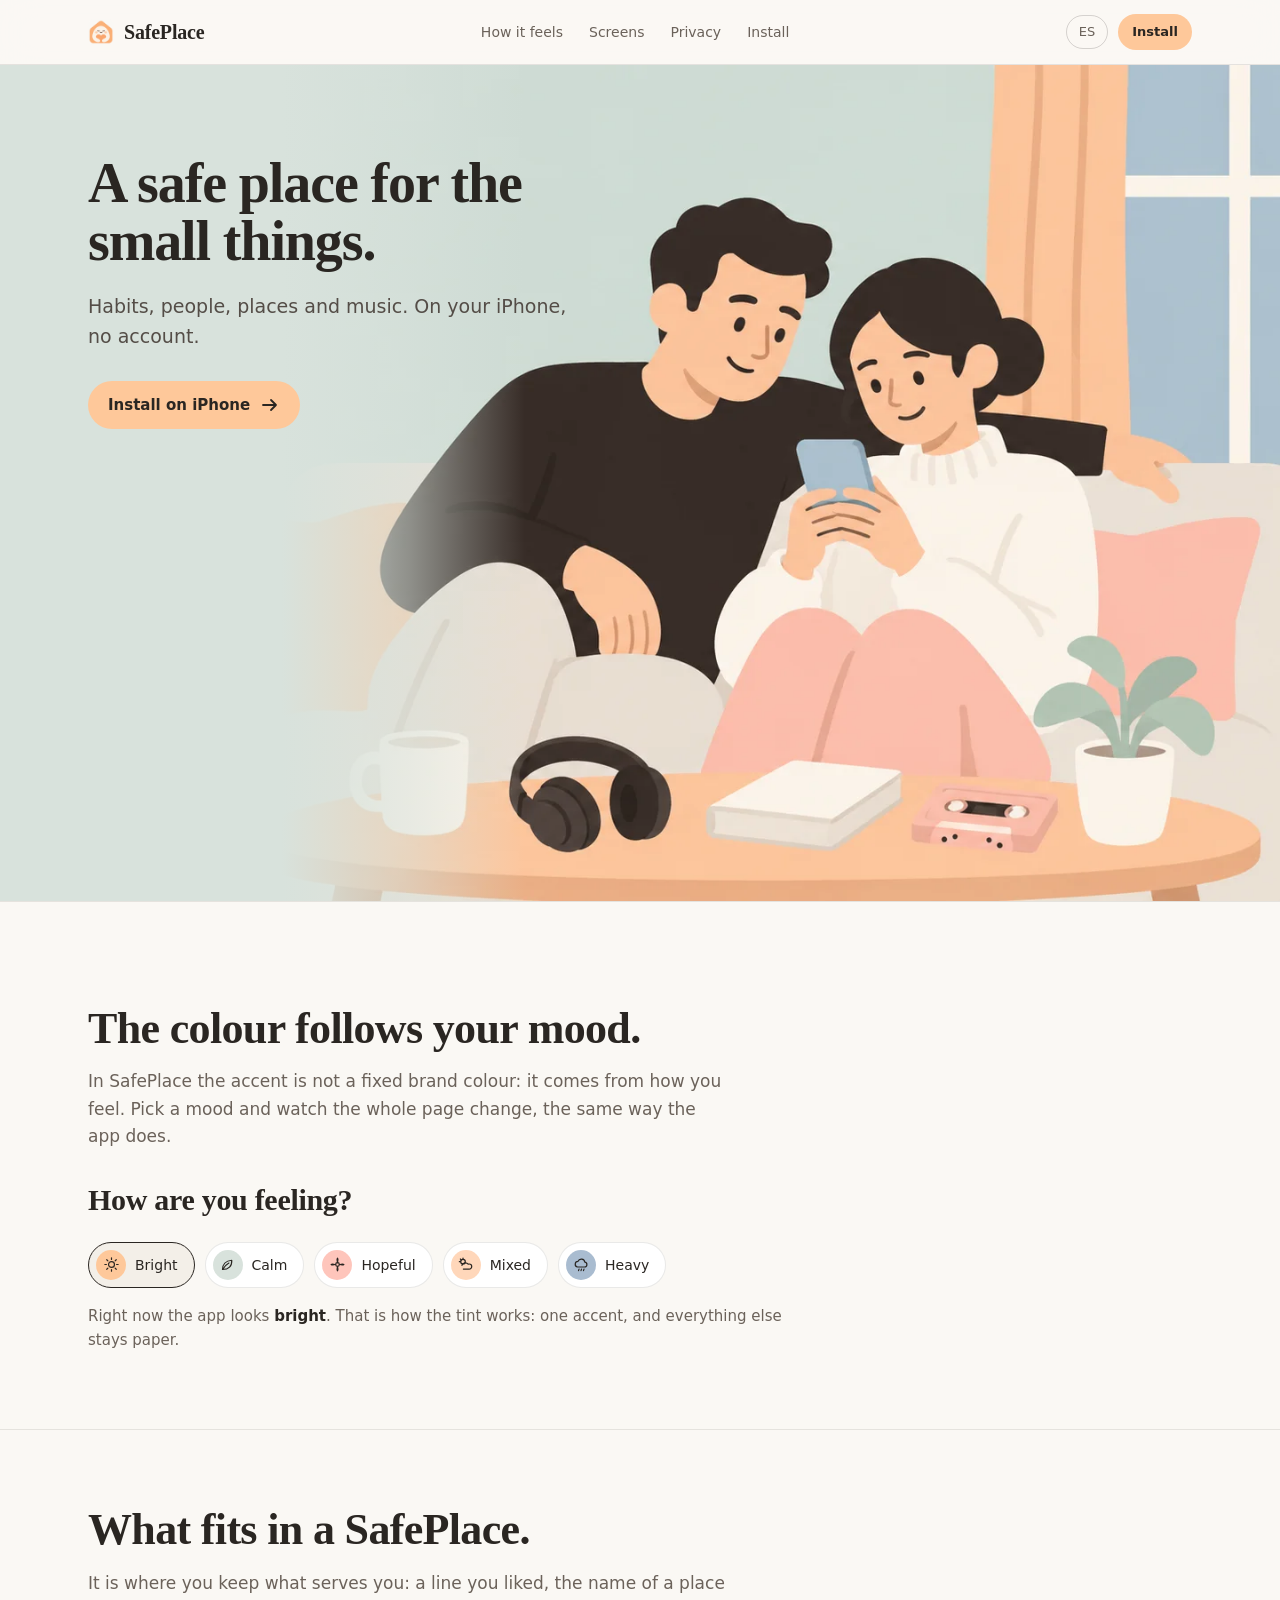
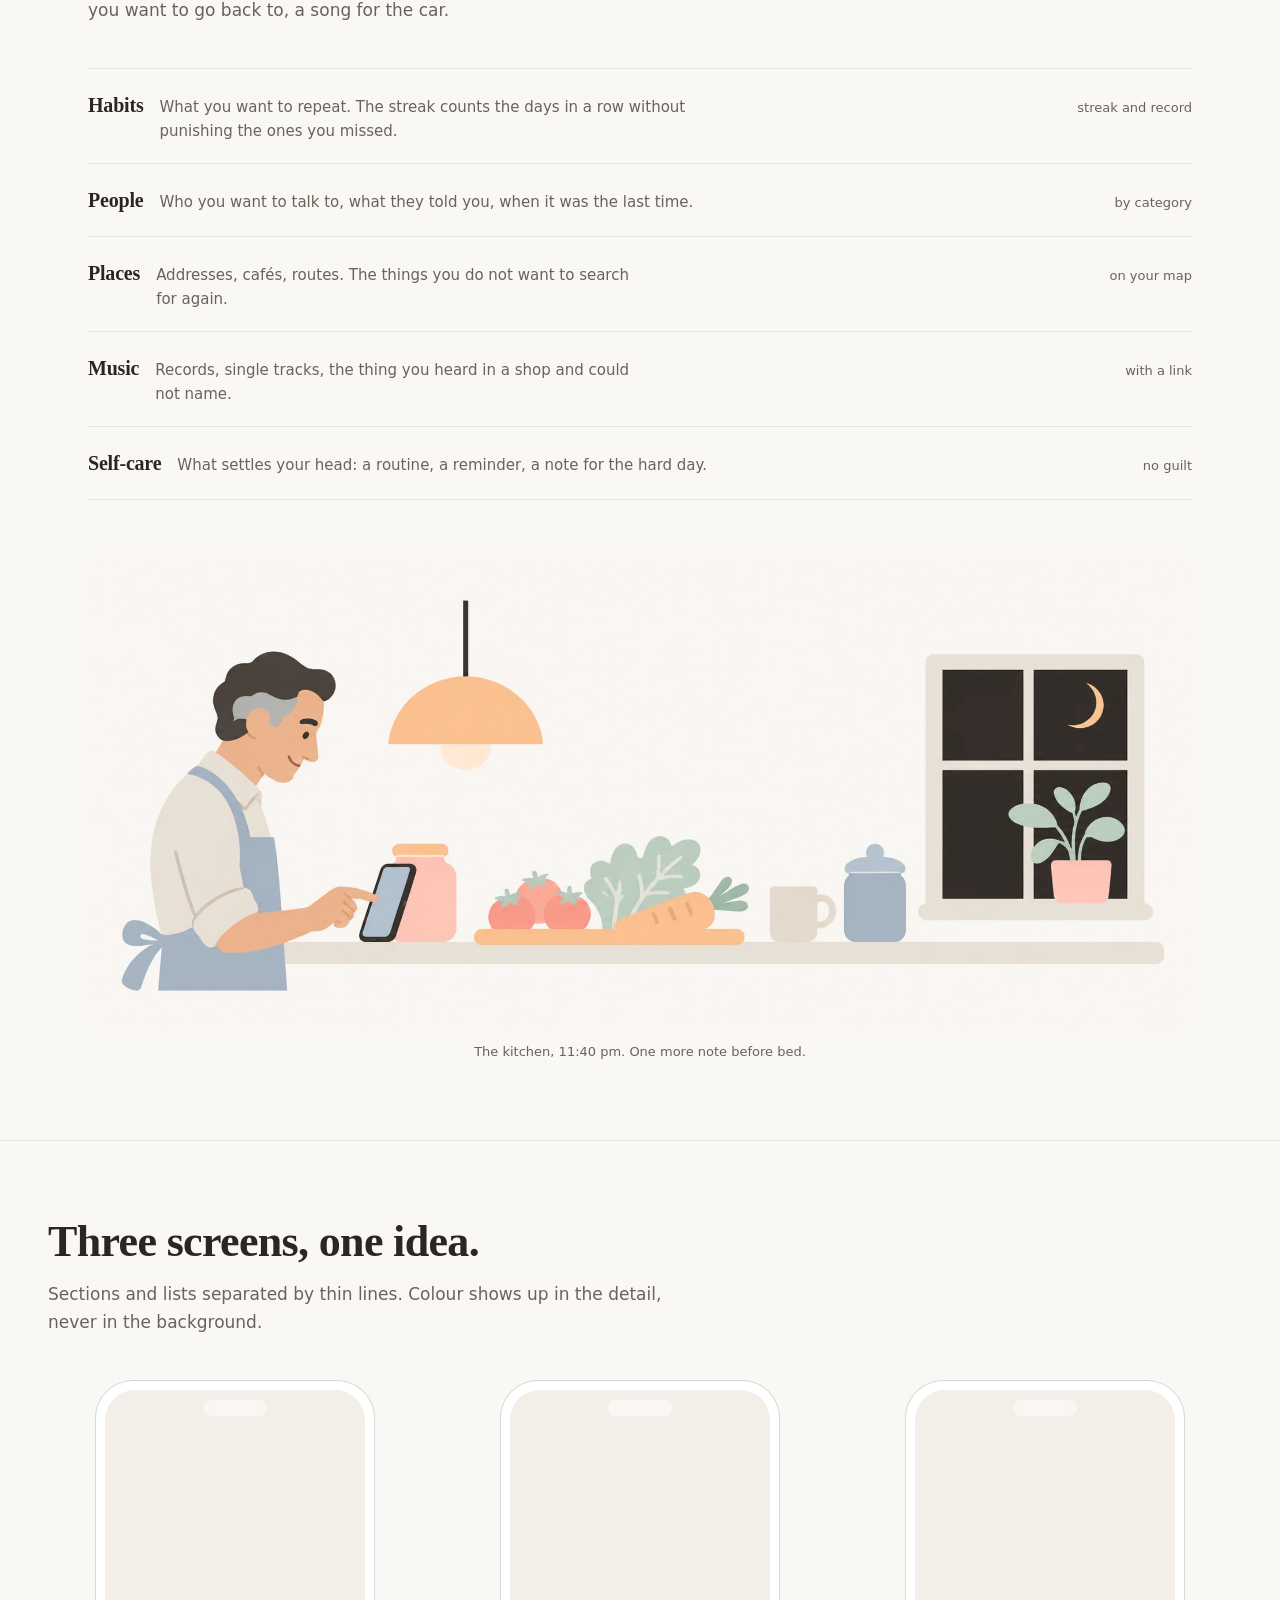
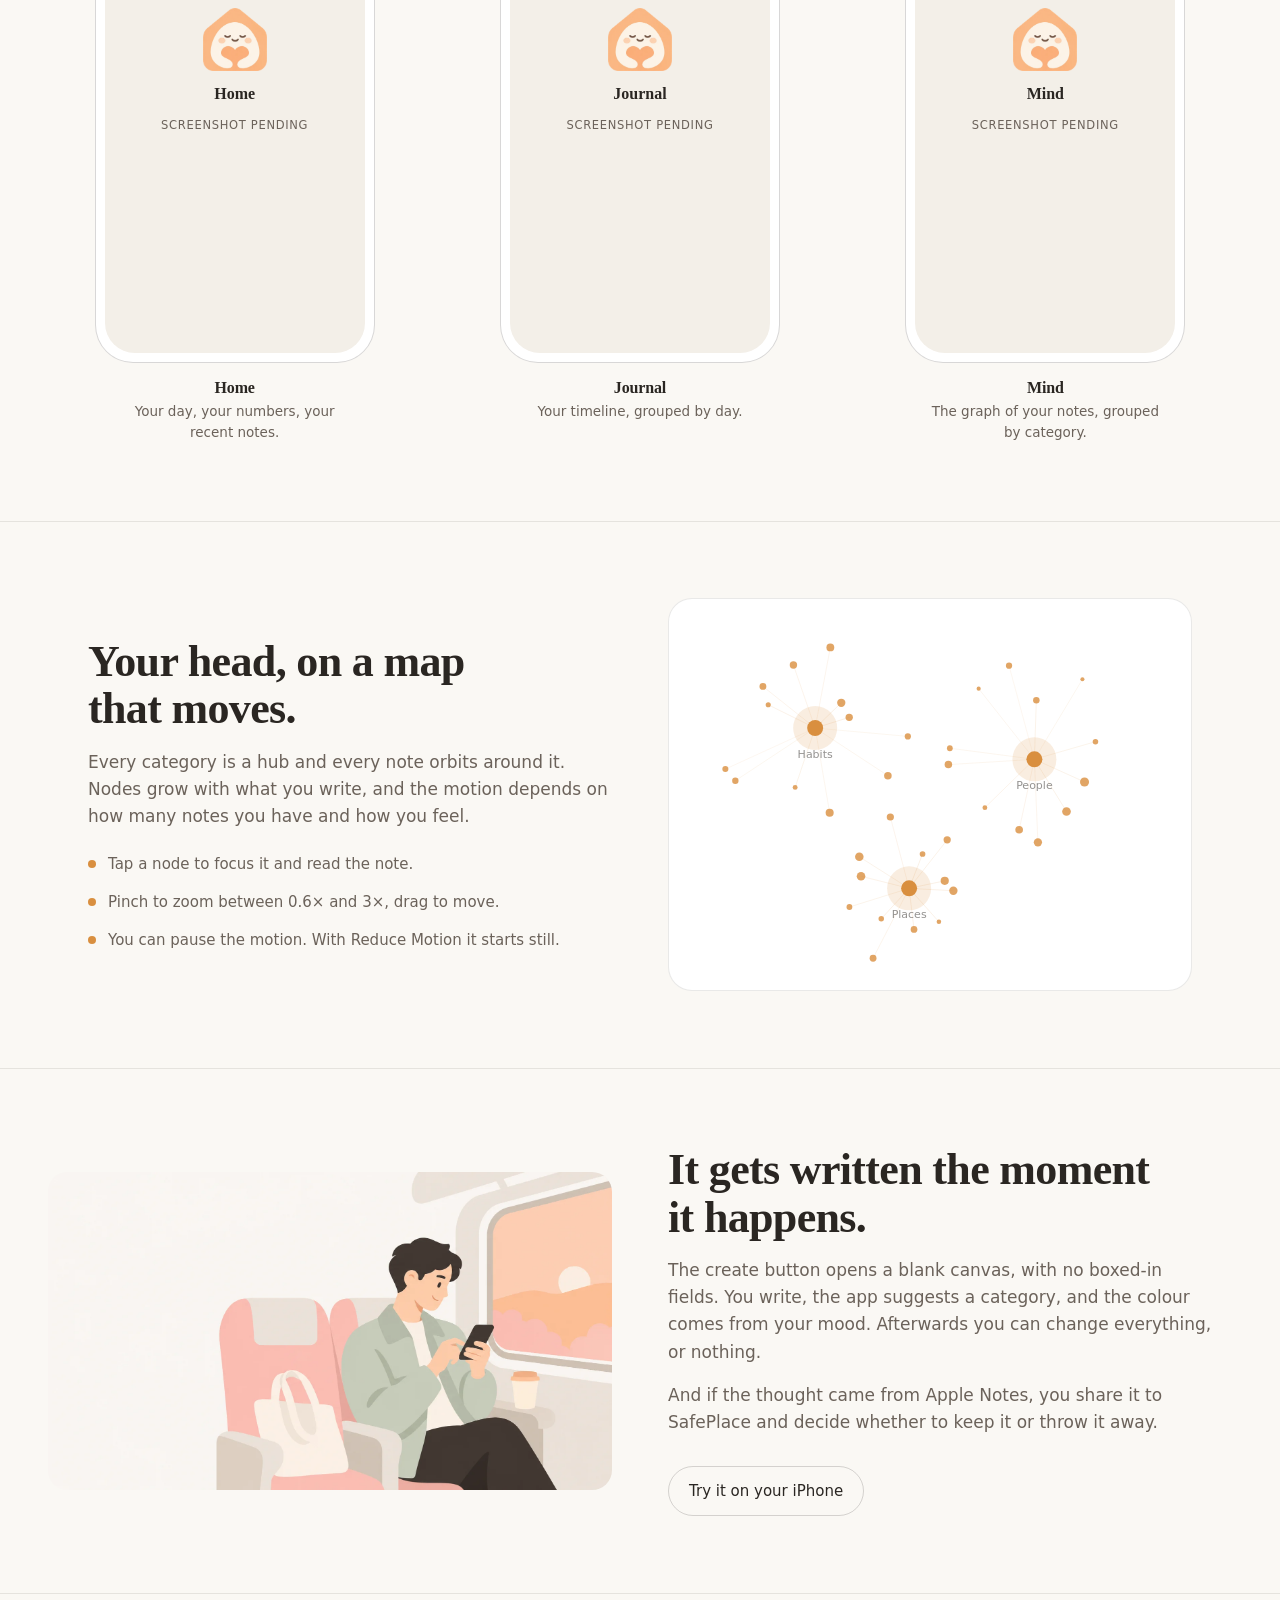
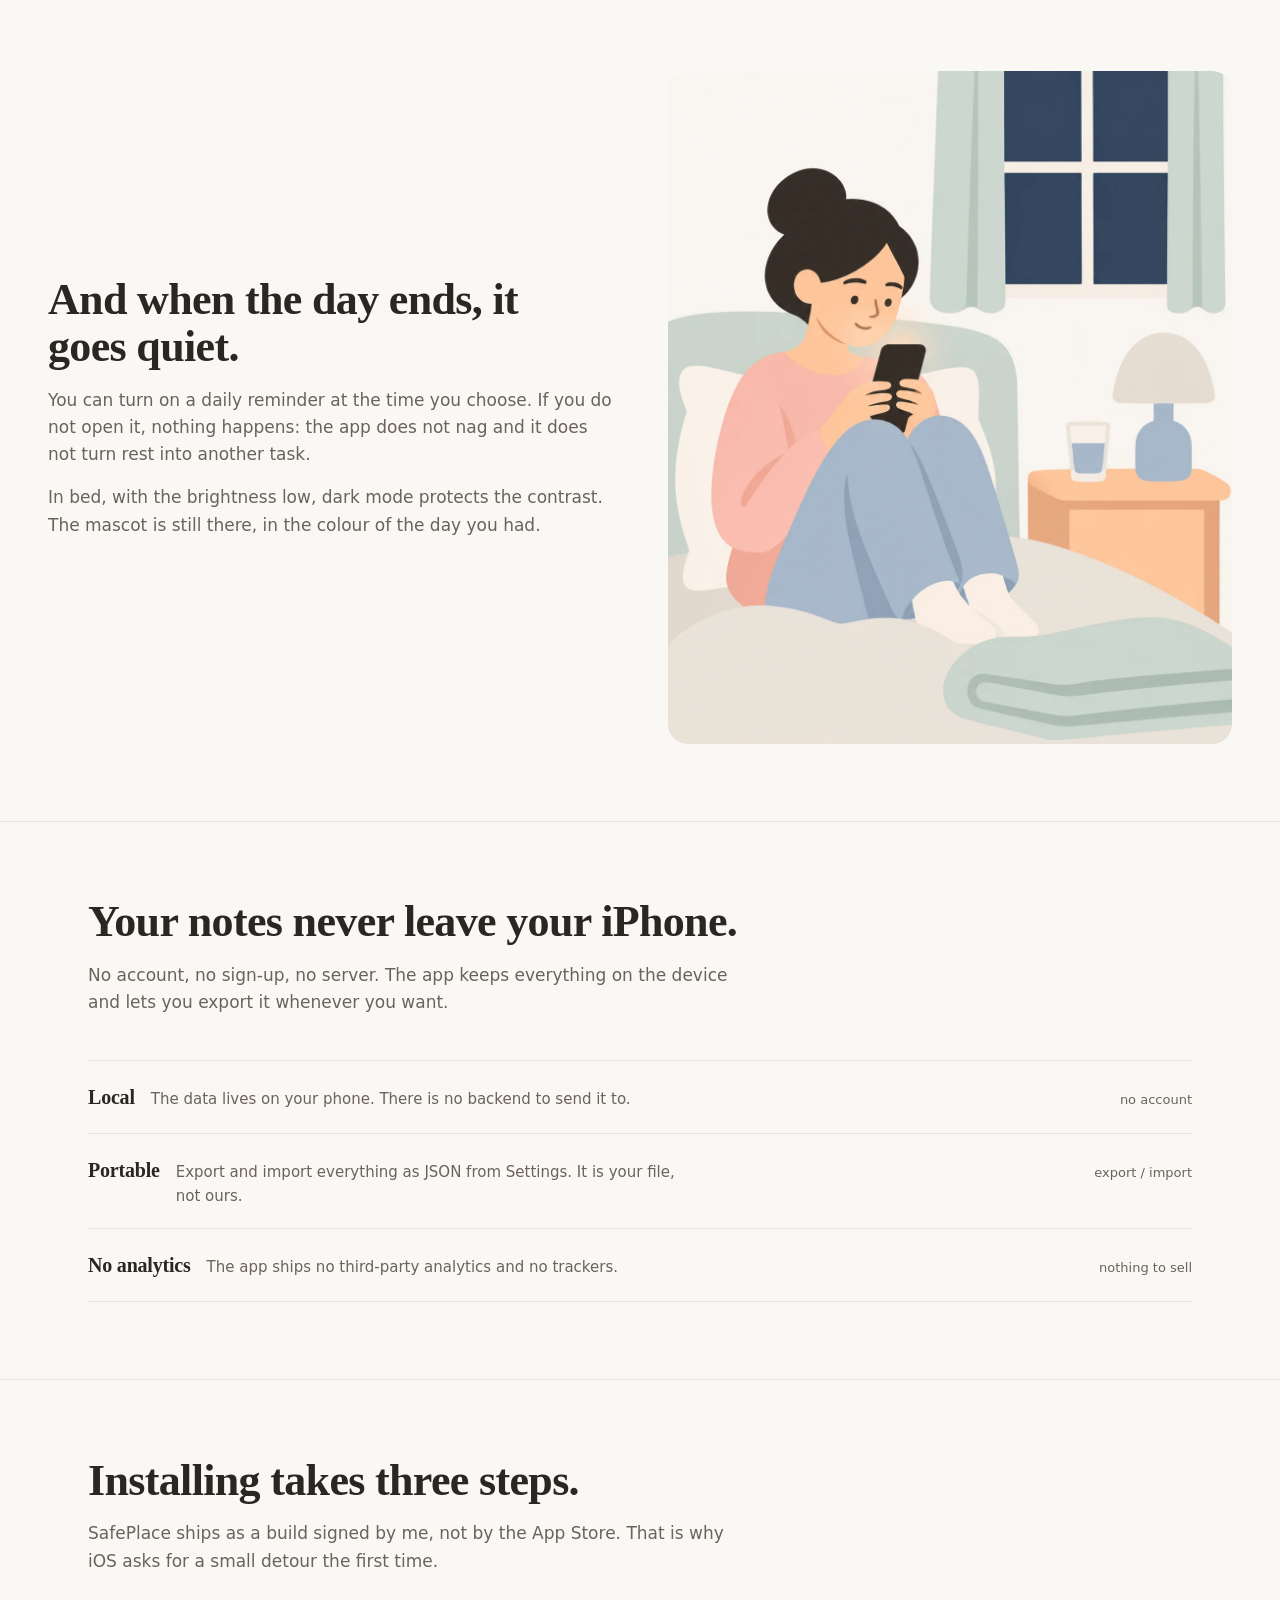
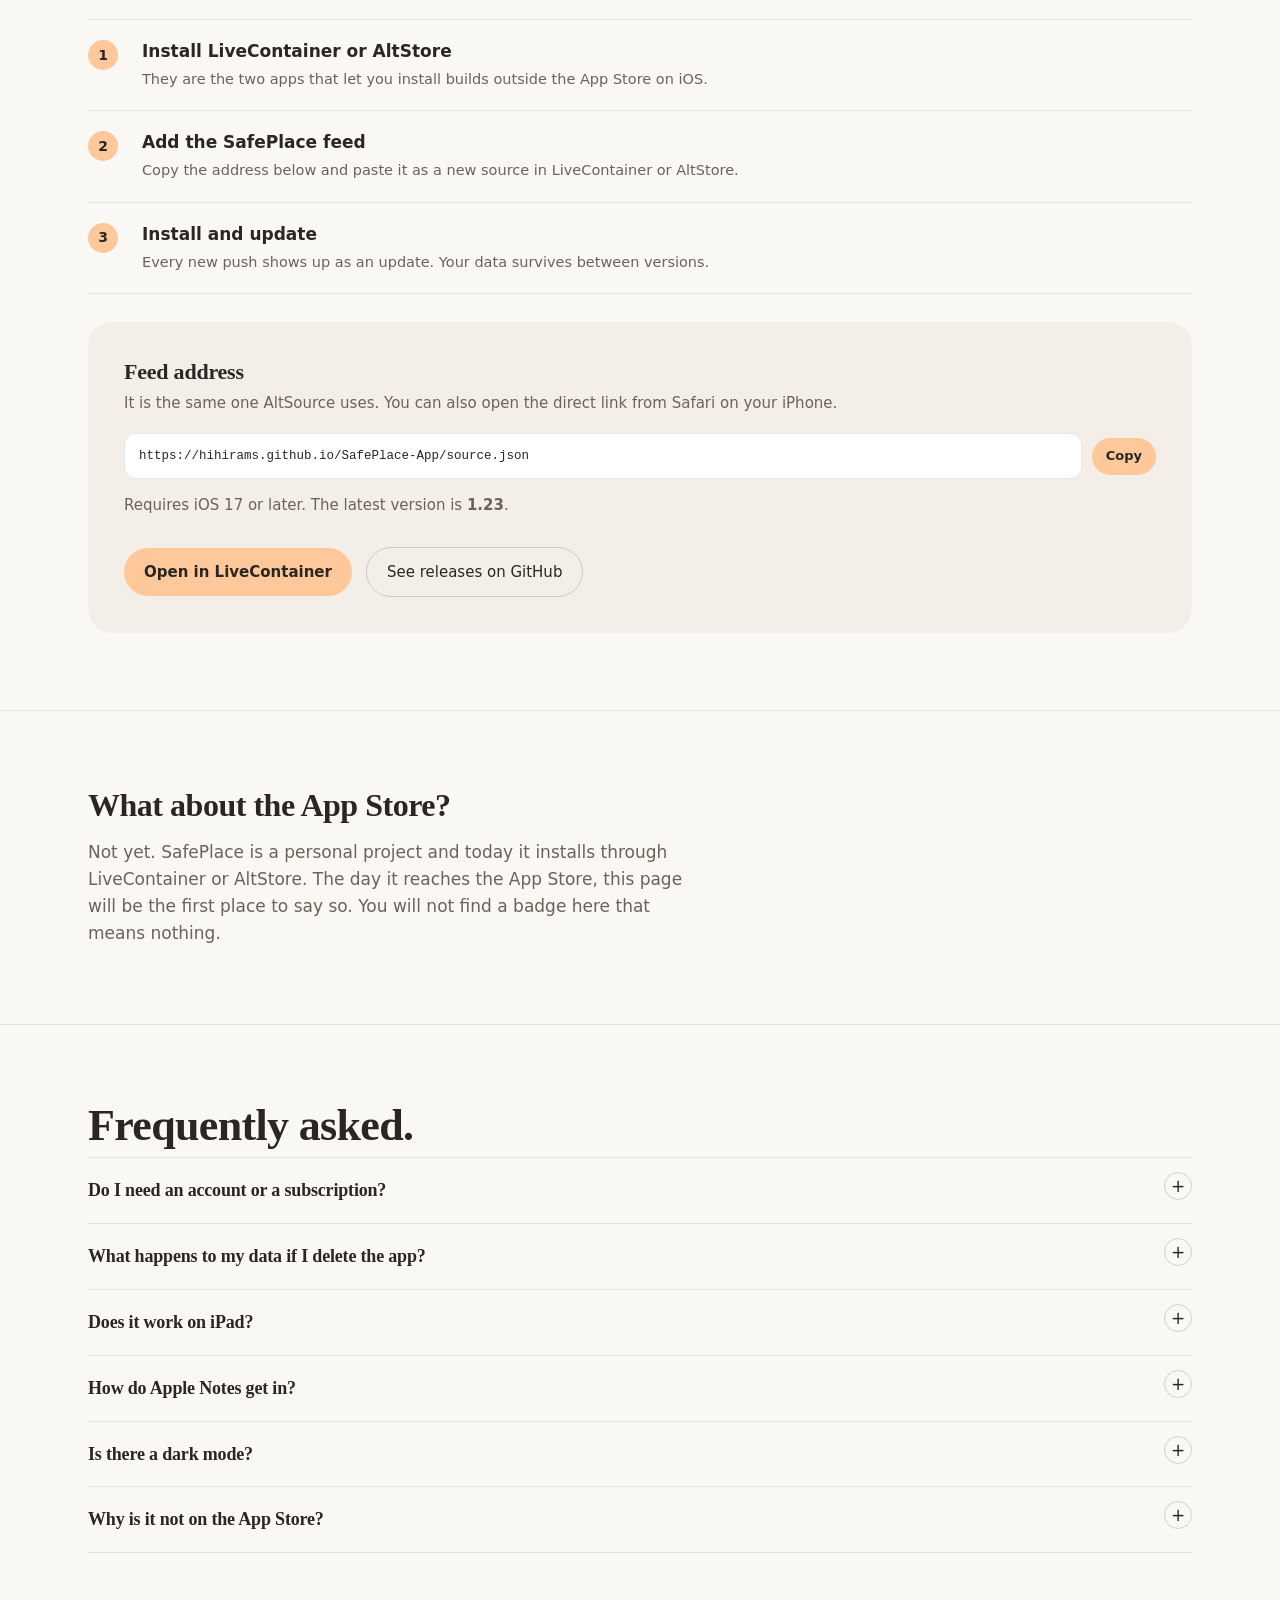
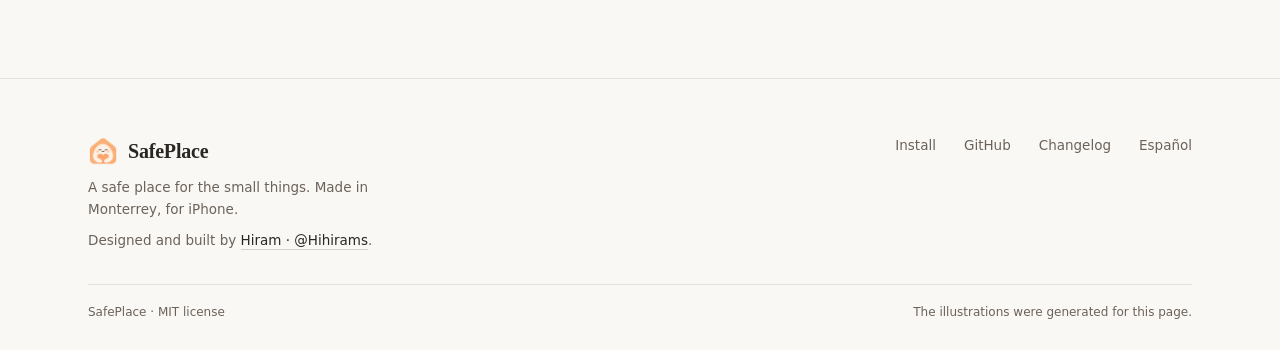
==== commit 8f81e5c1: "fix(site): hero móvil sin recorte y carrusel con flechas - El hero conserva su proporción 16:9 en mó" ====
--- a/docs/en.html
+++ b/docs/en.html
@@ -136,7 +136,9 @@
         <h2>Three screens, one idea.</h2>
         <p class="lede">Sections and lists separated by thin lines. Colour shows up in the detail, never in the background.</p>
       </div>
-      <div class="screens">
+      <div class="screens-shell">
+        <div class="screens-viewport">
+        <div class="screens" id="screens-track">
         <figure class="device reveal">
           <div class="device-frame">
             <div class="device-screen">
@@ -181,6 +183,17 @@
           </div>
           <figcaption class="device-cap"><b>Mind</b>The graph of your notes, grouped by category.</figcaption>
       </figure>
+      </div>
+      </div>
+      <div class="screens-controls">
+        <button class="screen-nav" type="button" data-dir="-1" aria-label="Previous screen">
+          <svg viewBox="0 0 20 20" fill="none" aria-hidden="true"><path d="M12.5 4.5 7 10l5.5 5.5" stroke="currentColor" stroke-width="1.8" stroke-linecap="round" stroke-linejoin="round"/></svg>
+        </button>
+        <span class="screen-count" aria-live="polite">1 / 3</span>
+        <button class="screen-nav" type="button" data-dir="1" aria-label="Next screen">
+          <svg viewBox="0 0 20 20" fill="none" aria-hidden="true"><path d="M7.5 4.5 13 10l-5.5 5.5" stroke="currentColor" stroke-width="1.8" stroke-linecap="round" stroke-linejoin="round"/></svg>
+        </button>
+      </div>
       </div>
     </div>
   </section>
@@ -324,6 +337,7 @@
           <span class="wordmark">SafePlace</span>
         </div>
         <p>A safe place for the small things. Made in Monterrey, for iPhone.</p>
+        <p class="foot-credit">Designed and built by <a href="https://github.com/Hihirams">Hiram · @Hihirams</a>.</p>
       </div>
       <nav class="foot-links" aria-label="Footer">
         <a href="#install">Install</a>
@@ -536,6 +550,41 @@
       new ResizeObserver(function () { build(); step(); }).observe(canvas);
     }
   }
+  /* carrusel de pantallas: mueve por transform, sin scroll horizontal nativo,
+     para que el gesto vertical de la página nunca quede secuestrado */
+  var track = document.getElementById("screens-track");
+  var shell = track && track.closest ? track.closest(".screens-shell") : null;
+  if (track && shell) {
+    var slides = Array.prototype.slice.call(track.querySelectorAll(".device"));
+    var arrows = Array.prototype.slice.call(shell.querySelectorAll(".screen-nav"));
+    var counter = shell.querySelector(".screen-count");
+    var index = 0;
+    var mq = window.matchMedia("(max-width: 900px)");
+
+    function renderScreens() {
+      var last = slides.length - 1;
+      if (index < 0) index = 0;
+      if (index > last) index = last;
+      track.style.transform = mq.matches ? "translateX(" + (-index * 100) + "%)" : "";
+      arrows.forEach(function (b) {
+        var dir = Number(b.getAttribute("data-dir"));
+        b.disabled = mq.matches && ((dir < 0 && index === 0) || (dir > 0 && index === last));
+      });
+      if (counter) counter.textContent = (index + 1) + " / " + slides.length;
+    }
+
+    arrows.forEach(function (b) {
+      b.addEventListener("click", function () {
+        index += Number(b.getAttribute("data-dir"));
+        renderScreens();
+      });
+    });
+
+    if (mq.addEventListener) mq.addEventListener("change", renderScreens);
+    else if (mq.addListener) mq.addListener(renderScreens);
+
+    renderScreens();
+  }
 })();
 </script>
 </body>
--- a/docs/landing.css
+++ b/docs/landing.css
@@ -79,7 +79,7 @@
 .btn-arrow{width:20px;height:20px;flex:none}
 
 /* ---------- hero ---------- */
-.hero{position:relative;display:grid;align-items:start;min-height:min(860px,calc(100svh - 64px));background:var(--calm);overflow:hidden}
+.hero{position:relative;display:grid;align-items:start;min-height:min(860px,calc(100svh - 64px));padding-block:0;background:var(--calm);overflow:hidden}
 .hero-bg{position:absolute;inset:0;z-index:0}
 .hero-bg img{width:100%;height:100%;object-fit:cover;object-position:right center}
 .hero-scrim{position:absolute;inset:0;z-index:1;pointer-events:none;background:linear-gradient(90deg,var(--calm) 0 22%,rgba(216,226,220,.55) 32%,rgba(216,226,220,0) 41%)}
@@ -94,6 +94,7 @@
 
 /* ---------- sections ---------- */
 section{padding-block:clamp(44px,6vw,80px)}
+section[id]{scroll-margin-top:84px}
 .rule{border-top:1px solid var(--hair)}
 .eyebrow{font-size:12px;font-weight:600;letter-spacing:.14em;text-transform:uppercase;color:var(--ink-2);margin-bottom:16px}
 h2{font-family:var(--serif);font-weight:600;font-size:clamp(28px,3.8vw,44px);line-height:1.08;letter-spacing:-.015em}
@@ -123,15 +124,17 @@
 /* ---------- screens ---------- */
 .screens{display:grid;grid-template-columns:repeat(3,1fr);gap:clamp(16px,3vw,32px);align-items:start;margin-top:8px}
 .device{background:none;border:0;padding:0}
-.device-frame{position:relative;border-radius:38px;background:var(--surface);border:1px solid var(--hair-strong);padding:9px;box-shadow:none}
+.device-frame{position:relative;width:100%;max-width:280px;margin-inline:auto;border-radius:38px;background:var(--surface);border:1px solid var(--hair-strong);padding:9px;box-shadow:none}
 .device-screen{position:relative;aspect-ratio:9/19.5;border-radius:30px;overflow:hidden;background:var(--soft);display:grid;place-items:center}
 .device-notch{position:absolute;left:50%;top:10px;transform:translateX(-50%);width:64px;height:16px;border-radius:999px;background:var(--paper);opacity:.9;z-index:2}
-.shot-slot{position:absolute;inset:0;display:grid;place-items:center;gap:6px;text-align:center;padding:20px;color:var(--ink-2)}
+.shot-slot{position:absolute;inset:0;display:grid;place-content:center;justify-items:center;gap:10px;text-align:center;padding:20px;color:var(--ink-2)}
 .shot-slot .slot-mascot{width:64px;height:auto;opacity:.9}
 .shot-slot b{display:block;font-family:var(--serif);font-size:16px;font-weight:600;color:var(--ink)}
 .shot-slot span{font-size:11.5px;letter-spacing:.06em;text-transform:uppercase}
-.device-cap{margin-top:12px;font-size:13.5px;color:var(--ink-2);text-align:center}
+.device-cap{margin:12px auto 0;font-size:13.5px;color:var(--ink-2);text-align:center;max-width:280px}
 .device-cap b{display:block;font-family:var(--serif);font-size:16px;color:var(--ink);font-weight:600;letter-spacing:-.01em}
+.screens-shell{position:relative}
+.screens-controls{display:none}
 
 /* ---------- mind ---------- */
 .mind{display:grid;grid-template-columns:1fr 1fr;gap:clamp(24px,5vw,56px);align-items:center}
@@ -179,6 +182,9 @@
 .foot-brand{display:flex;align-items:center;gap:10px}
 .foot-brand img{width:30px;height:30px;border-radius:8px}
 .foot p{font-size:13.5px;color:var(--ink-2);max-width:36ch;margin-top:10px}
+.foot-credit{margin-top:6px;font-size:13.5px;color:var(--ink-2);max-width:42ch}
+.foot-credit a{color:var(--ink);text-decoration:none;border-bottom:1px solid var(--hair-strong);padding-bottom:1px;white-space:nowrap;transition:border-color .2s}
+.foot-credit a:hover{border-color:var(--ink)}
 .foot-links{display:flex;gap:28px;flex-wrap:wrap;font-size:13.5px}
 .foot-links a{text-decoration:none;color:var(--ink-2)}
 .foot-links a:hover{color:var(--ink)}
@@ -199,21 +205,40 @@
 /* ---------- responsive ---------- */
 @media (max-width:900px){
   .hero{display:block;min-height:auto;background:var(--calm)}
-  .hero-bg{position:relative;height:46svh}
-  .hero-bg img{object-position:center}
+  .hero-bg{position:relative;height:auto;aspect-ratio:1672/941;background:var(--calm)}
+  .hero-bg img{object-fit:cover;object-position:center}
   .hero-scrim{display:none}
   .hero-inner{padding-block:26px 40px}
   .hero-copy{max-width:none}
+  .screens-viewport{overflow:hidden}
   .screens{
-    display:flex;gap:16px;max-width:none;margin-inline:0;
-    overflow-x:auto;scroll-snap-type:x mandatory;
-    padding-bottom:8px;scrollbar-width:none;
+    display:flex;gap:0;margin:0;
+    transition:transform .45s var(--ease);
+    touch-action:pan-y;
   }
-  .screens::-webkit-scrollbar{display:none}
-  .device{flex:0 0 76%;scroll-snap-align:center;max-width:330px}
+  .device{flex:0 0 100%;max-width:100%;padding-inline:4px}
+  .device-frame{max-width:min(240px,66vw)}
+  .device-cap{max-width:min(240px,66vw)}
+  .screens-controls{
+    display:flex;align-items:center;justify-content:center;gap:16px;
+    margin-top:22px;
+  }
+  .screen-nav{
+    width:44px;height:44px;border-radius:50%;flex:none;
+    border:1px solid var(--hair-strong);background:var(--surface);
+    display:grid;place-items:center;cursor:pointer;
+    transition:border-color .2s,background .2s,opacity .2s;
+  }
+  .screen-nav:hover:not(:disabled){border-color:var(--ink);background:var(--soft)}
+  .screen-nav:disabled{opacity:.35;cursor:default}
+  .screen-nav svg{width:18px;height:18px}
+  .screen-count{font-size:13px;color:var(--ink-2);font-variant-numeric:tabular-nums;min-width:56px;text-align:center}
   .mind,.scene{grid-template-columns:1fr;gap:24px}
   .scene--flip .scene-art{order:0}
   .nav{display:none}
+}
+@media (min-width:601px) and (max-width:900px){
+  .device-frame,.device-cap{max-width:300px}
 }
 @media (max-width:560px){
   .cat{grid-template-columns:1fr auto}
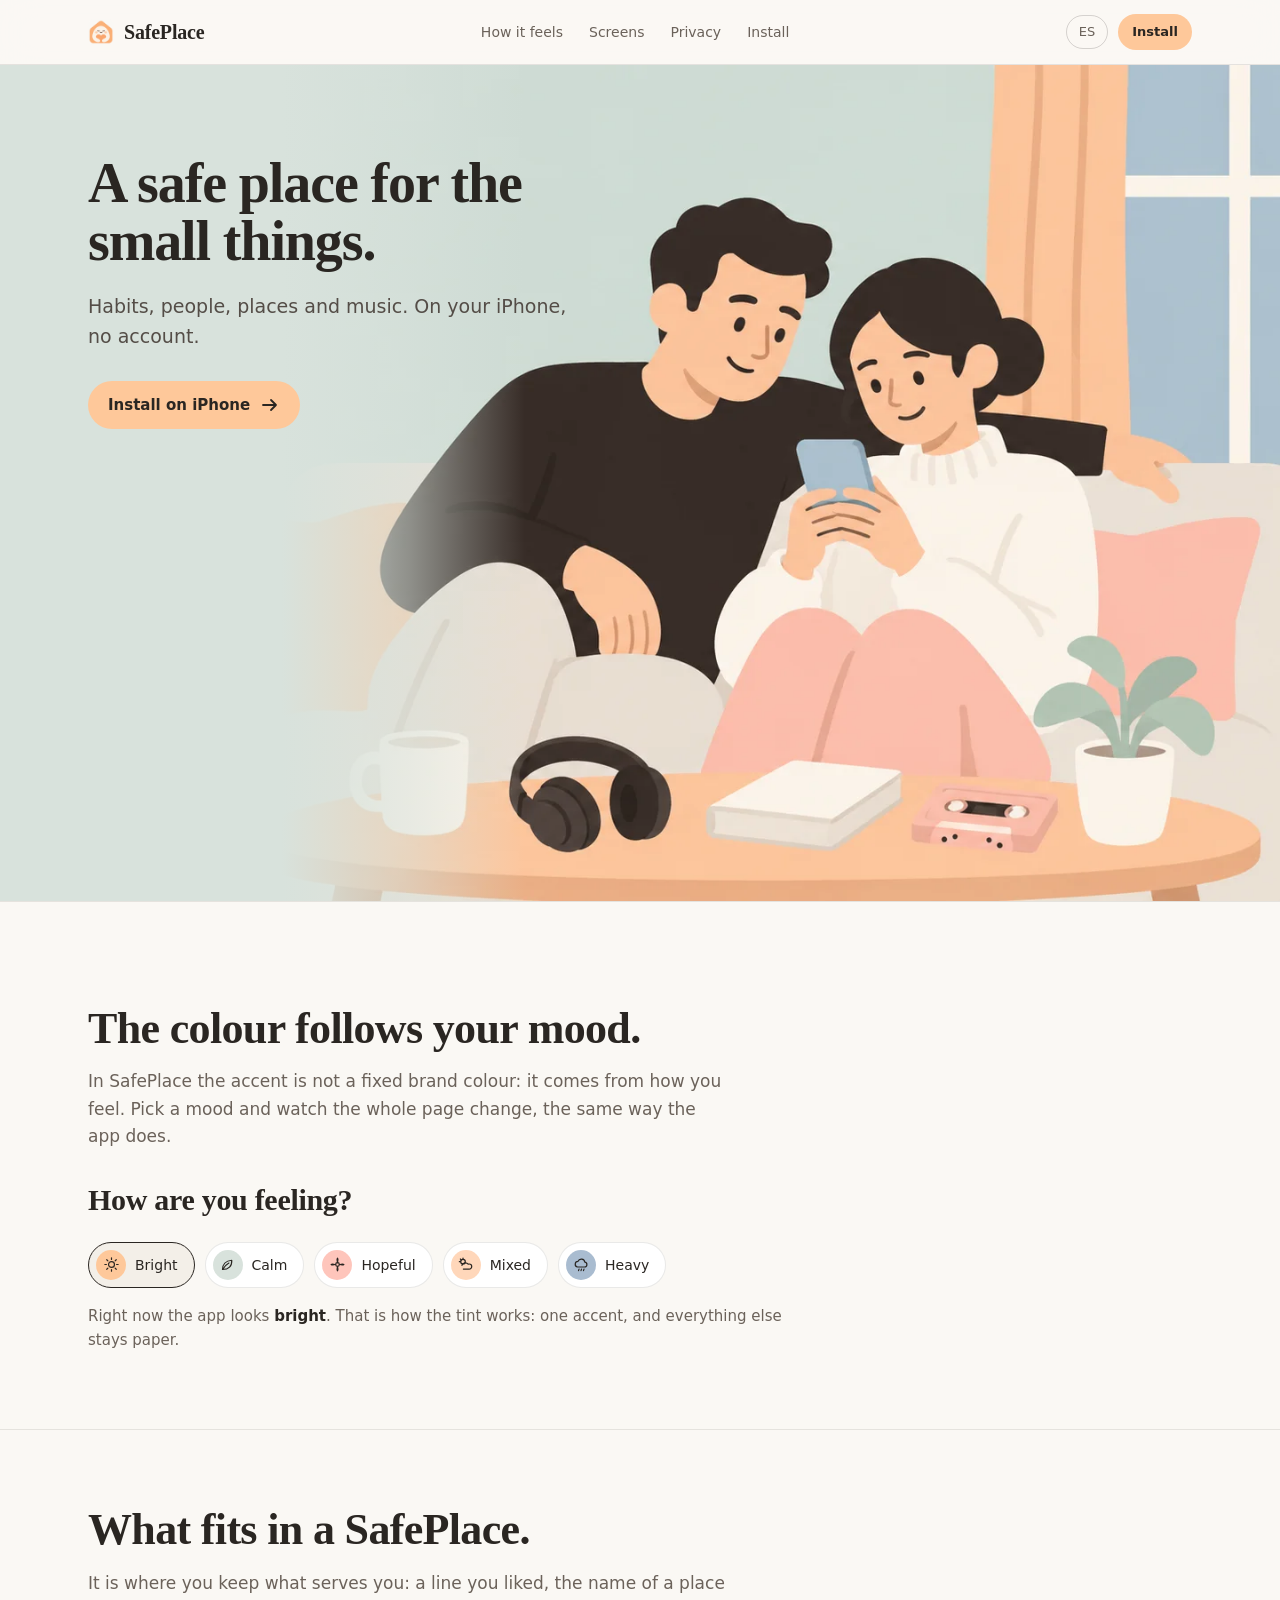
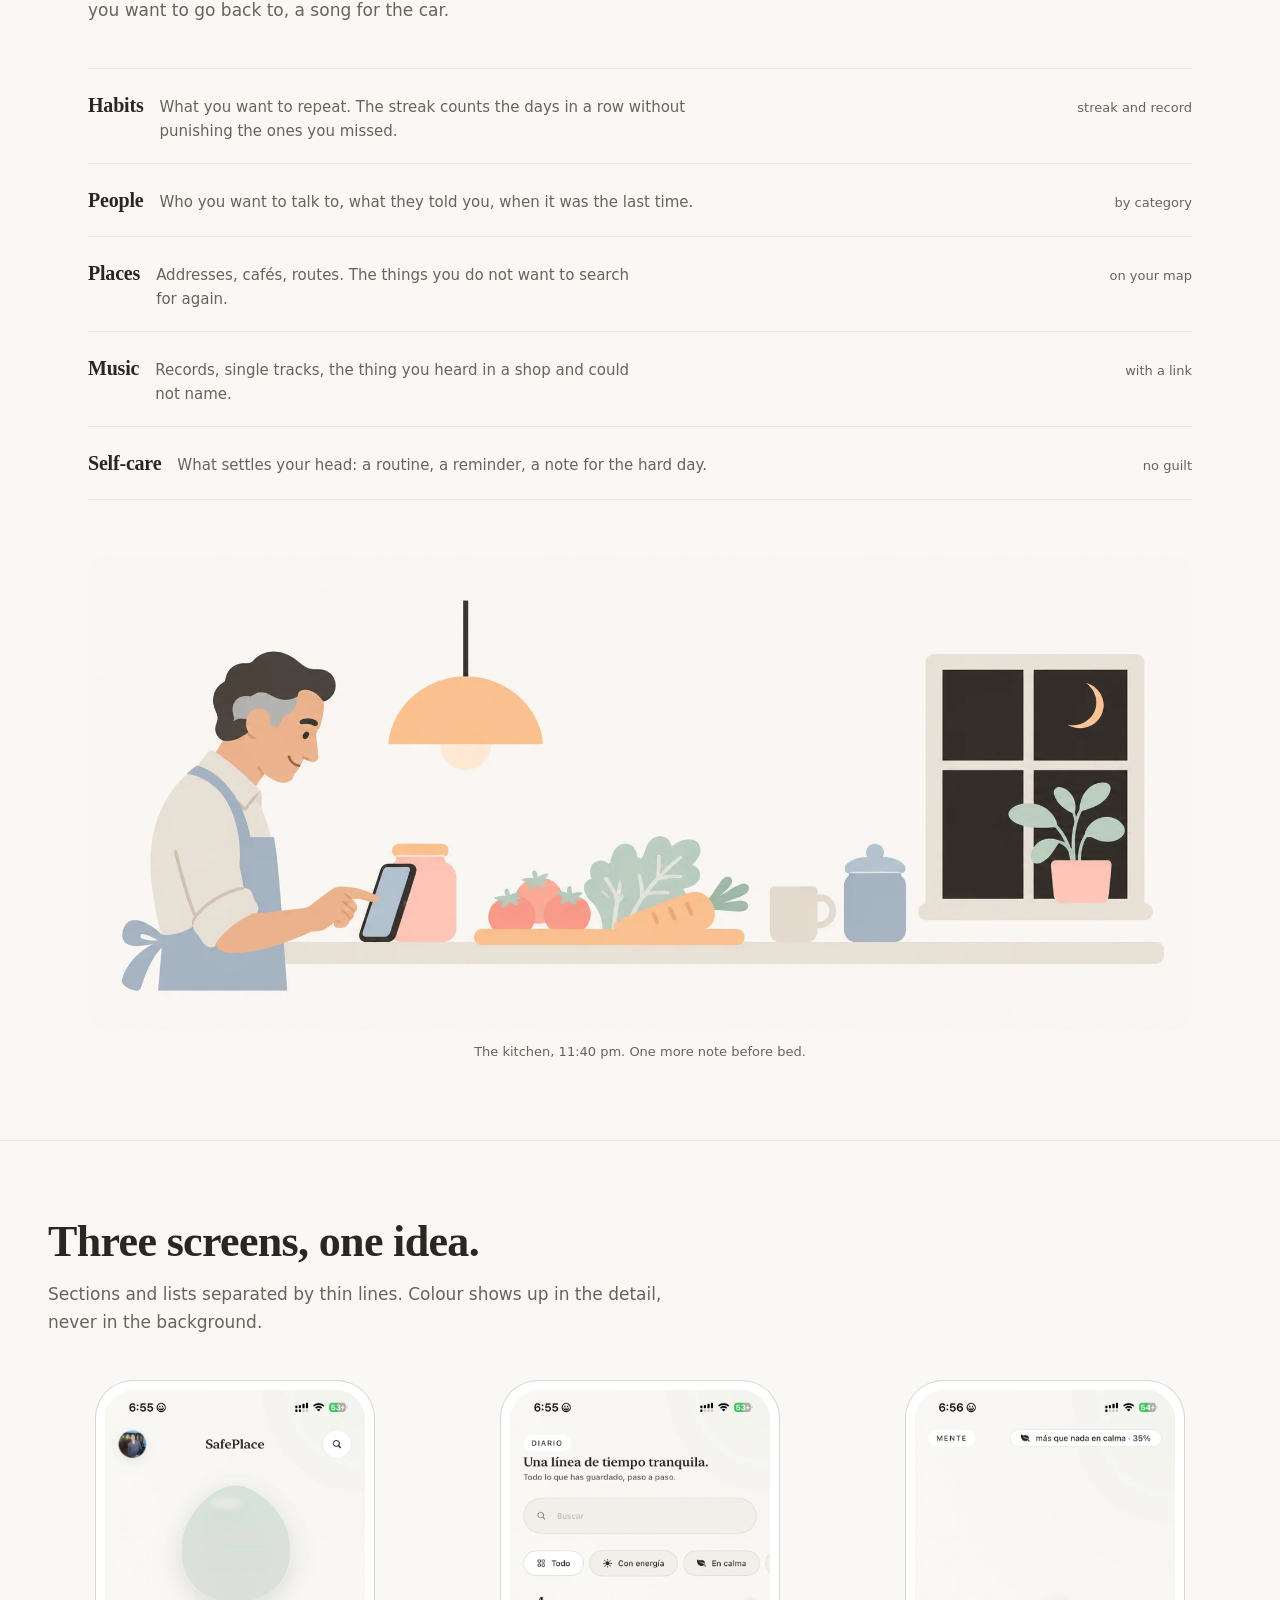
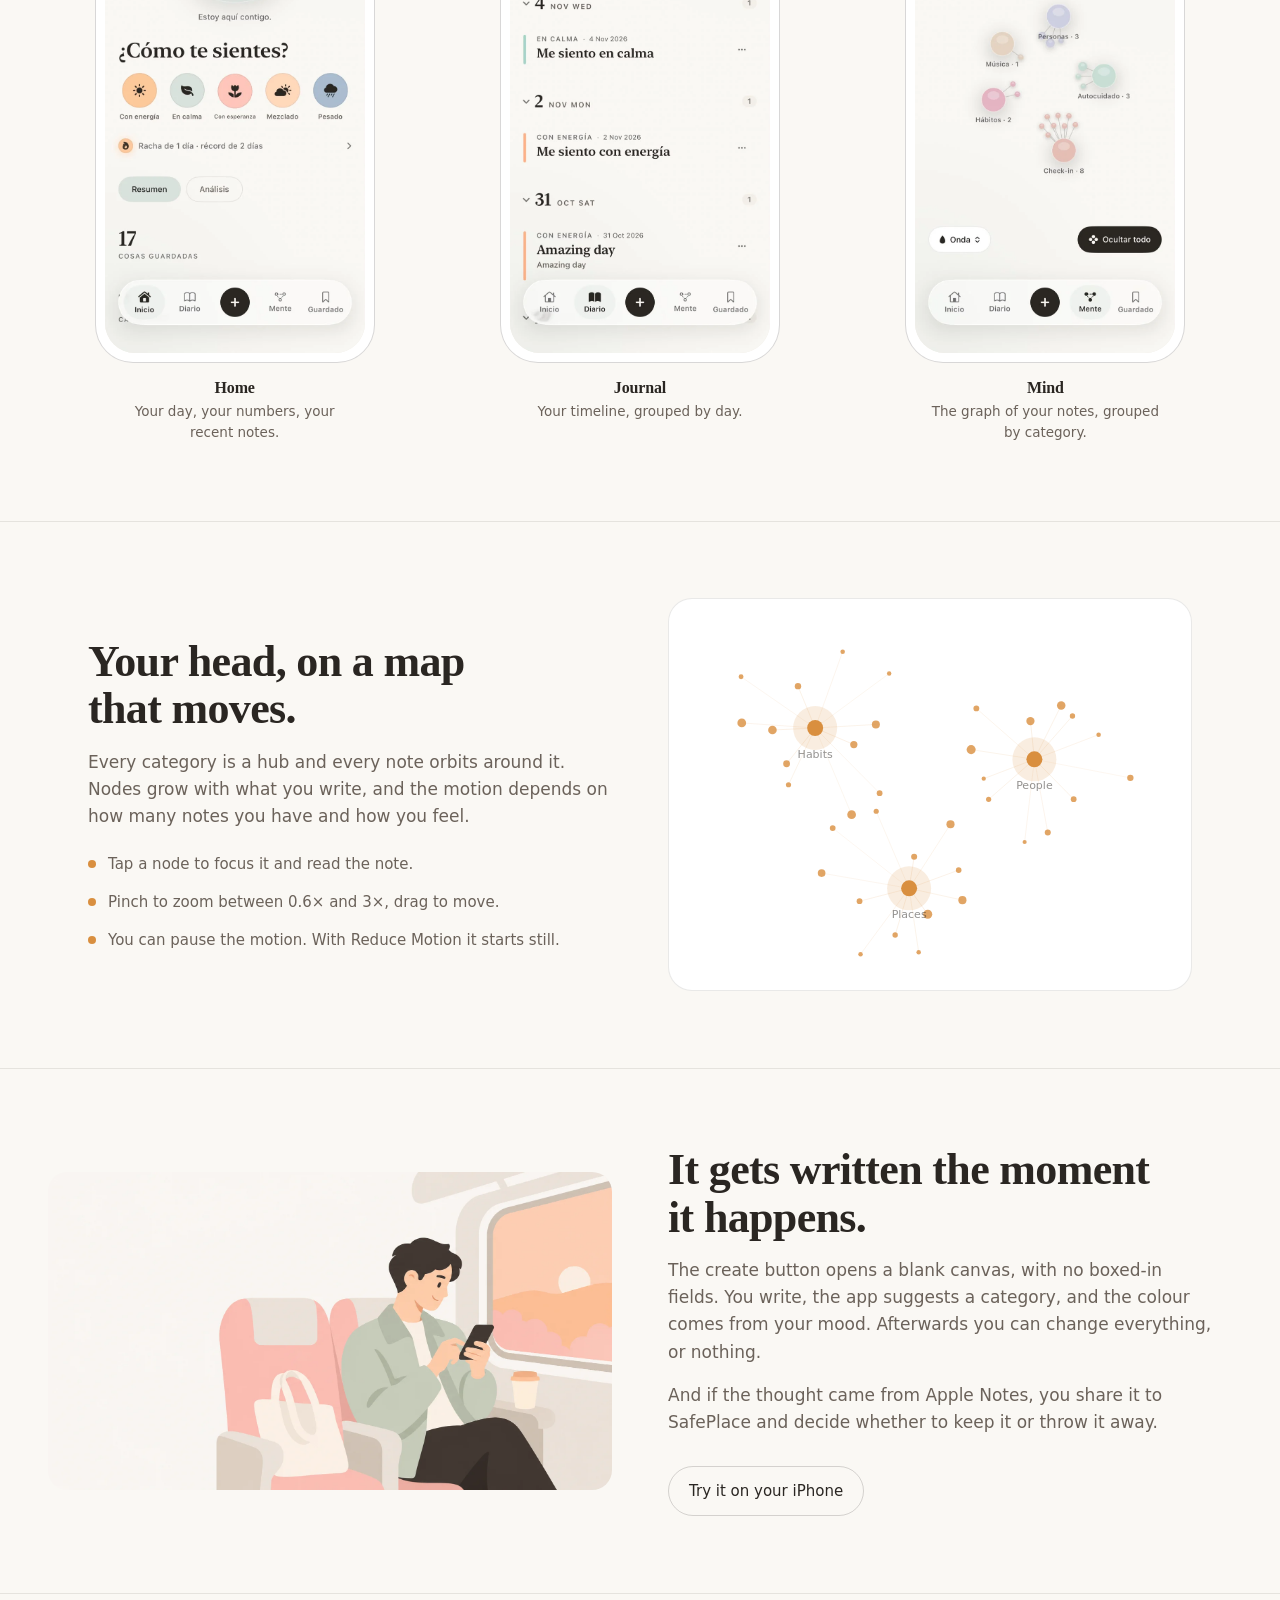
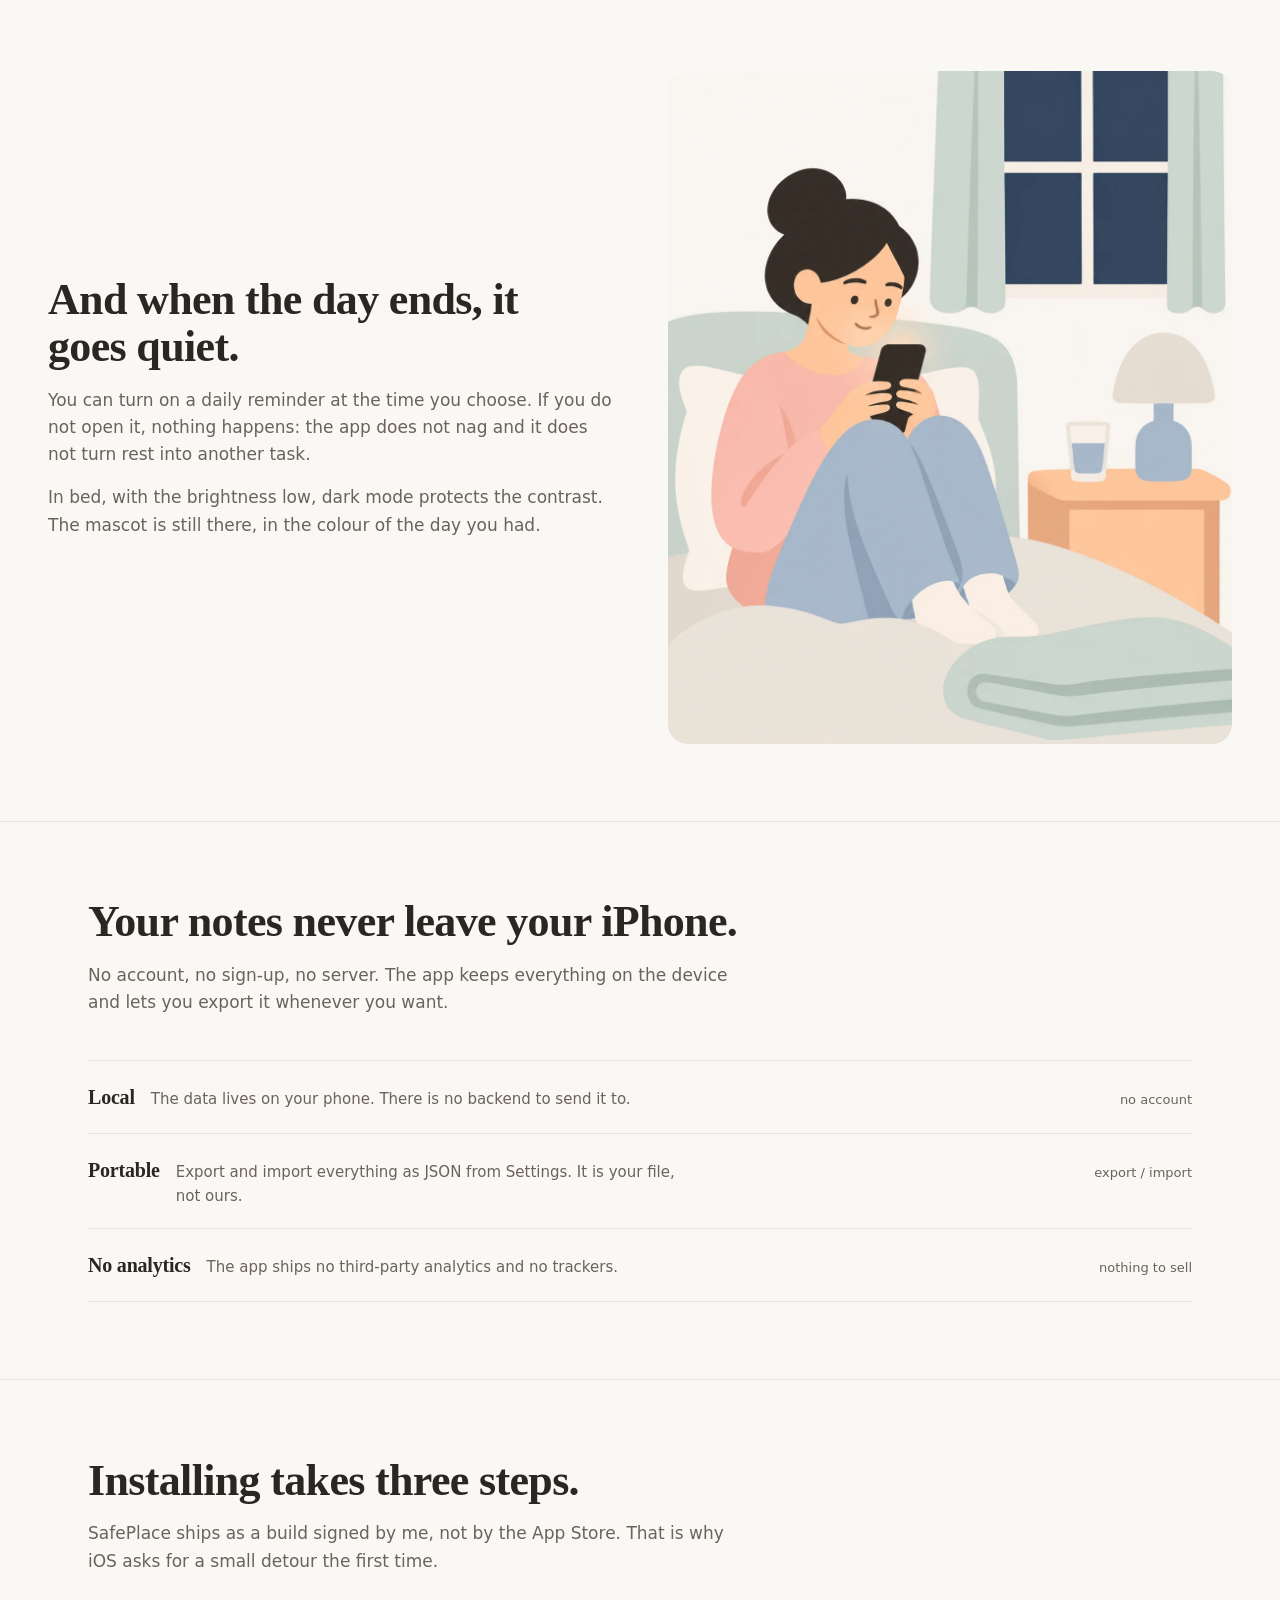
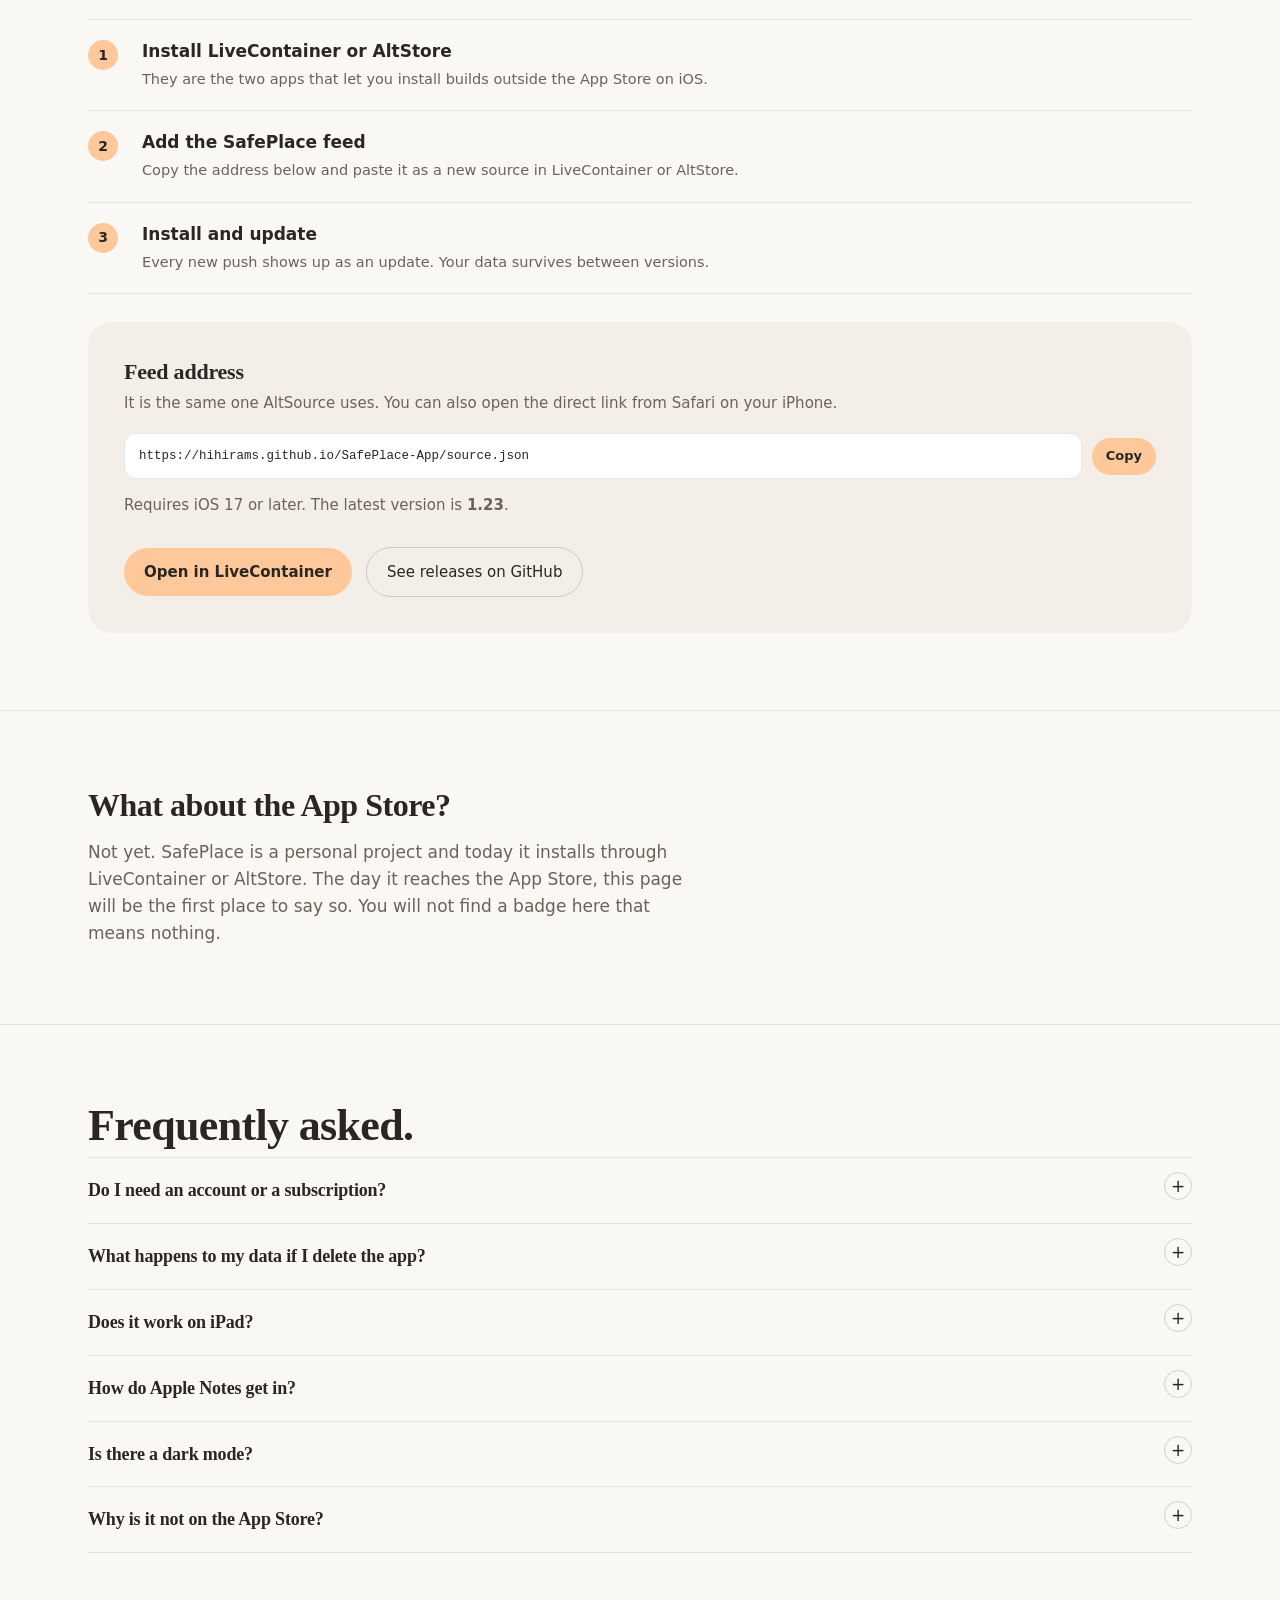
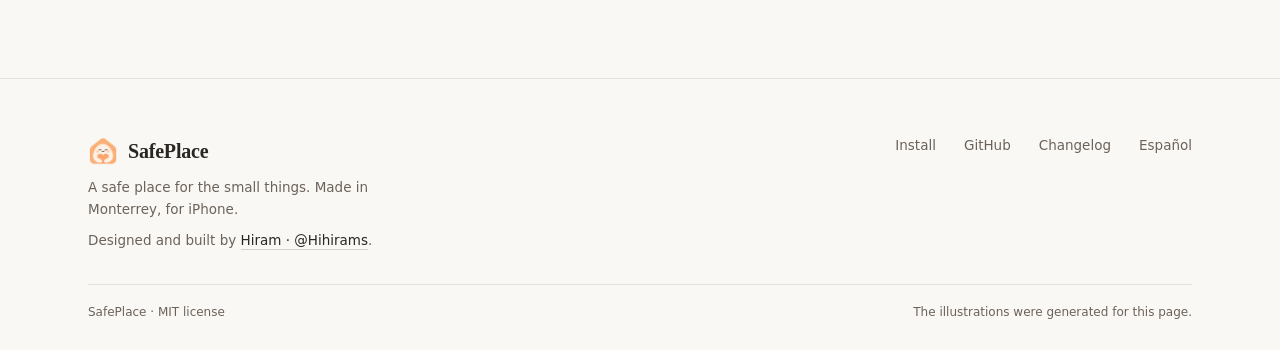
==== commit 4920f6ba: "feat(site): capturas reales en el carrusel de pantallas - Inicio, Diario y Mente salen de capturas r" ====
--- a/docs/en.html
+++ b/docs/en.html
@@ -142,13 +142,7 @@
         <figure class="device reveal">
           <div class="device-frame">
             <div class="device-screen">
-              <div class="device-notch"></div>
-              <!-- REPLACE: <img src="assets/shot-home.png" alt="SafePlace home screen"> -->
-              <div class="shot-slot" data-shot="home">
-                <img class="slot-mascot" src="assets/logo.webp" alt="" width="384" height="373">
-                <b>Home</b>
-                <span>screenshot pending</span>
-              </div>
+              <img src="assets/shot-home.webp" alt="SafePlace home screen: today's mood, streak and summary." width="739" height="1600">
             </div>
           </div>
           <figcaption class="device-cap"><b>Home</b>Your day, your numbers, your recent notes.</figcaption>
@@ -157,13 +151,7 @@
         <figure class="device reveal">
           <div class="device-frame">
             <div class="device-screen">
-              <div class="device-notch"></div>
-              <!-- REPLACE: <img src="assets/shot-journal.png" alt="SafePlace journal screen"> -->
-              <div class="shot-slot" data-shot="journal">
-                <img class="slot-mascot" src="assets/logo.webp" alt="" width="384" height="373">
-                <b>Journal</b>
-                <span>screenshot pending</span>
-              </div>
+              <img src="assets/shot-journal.webp" alt="SafePlace journal screen: the timeline grouped by day." width="739" height="1600">
             </div>
           </div>
           <figcaption class="device-cap"><b>Journal</b>Your timeline, grouped by day.</figcaption>
@@ -172,13 +160,7 @@
         <figure class="device reveal">
           <div class="device-frame">
             <div class="device-screen">
-              <div class="device-notch"></div>
-              <!-- REPLACE: <img src="assets/shot-mind.png" alt="SafePlace Mind graph screen"> -->
-              <div class="shot-slot" data-shot="mind">
-                <img class="slot-mascot" src="assets/logo.webp" alt="" width="384" height="373">
-                <b>Mind</b>
-                <span>screenshot pending</span>
-              </div>
+              <img src="assets/shot-mind.webp" alt="SafePlace Mind screen: the note map grouped by category." width="739" height="1600">
             </div>
           </div>
           <figcaption class="device-cap"><b>Mind</b>The graph of your notes, grouped by category.</figcaption>
--- a/docs/landing.css
+++ b/docs/landing.css
@@ -126,11 +126,7 @@
 .device{background:none;border:0;padding:0}
 .device-frame{position:relative;width:100%;max-width:280px;margin-inline:auto;border-radius:38px;background:var(--surface);border:1px solid var(--hair-strong);padding:9px;box-shadow:none}
 .device-screen{position:relative;aspect-ratio:9/19.5;border-radius:30px;overflow:hidden;background:var(--soft);display:grid;place-items:center}
-.device-notch{position:absolute;left:50%;top:10px;transform:translateX(-50%);width:64px;height:16px;border-radius:999px;background:var(--paper);opacity:.9;z-index:2}
-.shot-slot{position:absolute;inset:0;display:grid;place-content:center;justify-items:center;gap:10px;text-align:center;padding:20px;color:var(--ink-2)}
-.shot-slot .slot-mascot{width:64px;height:auto;opacity:.9}
-.shot-slot b{display:block;font-family:var(--serif);font-size:16px;font-weight:600;color:var(--ink)}
-.shot-slot span{font-size:11.5px;letter-spacing:.06em;text-transform:uppercase}
+.device-screen img{width:100%;height:100%;object-fit:cover;object-position:top center}
 .device-cap{margin:12px auto 0;font-size:13.5px;color:var(--ink-2);text-align:center;max-width:280px}
 .device-cap b{display:block;font-family:var(--serif);font-size:16px;color:var(--ink);font-weight:600;letter-spacing:-.01em}
 .screens-shell{position:relative}
